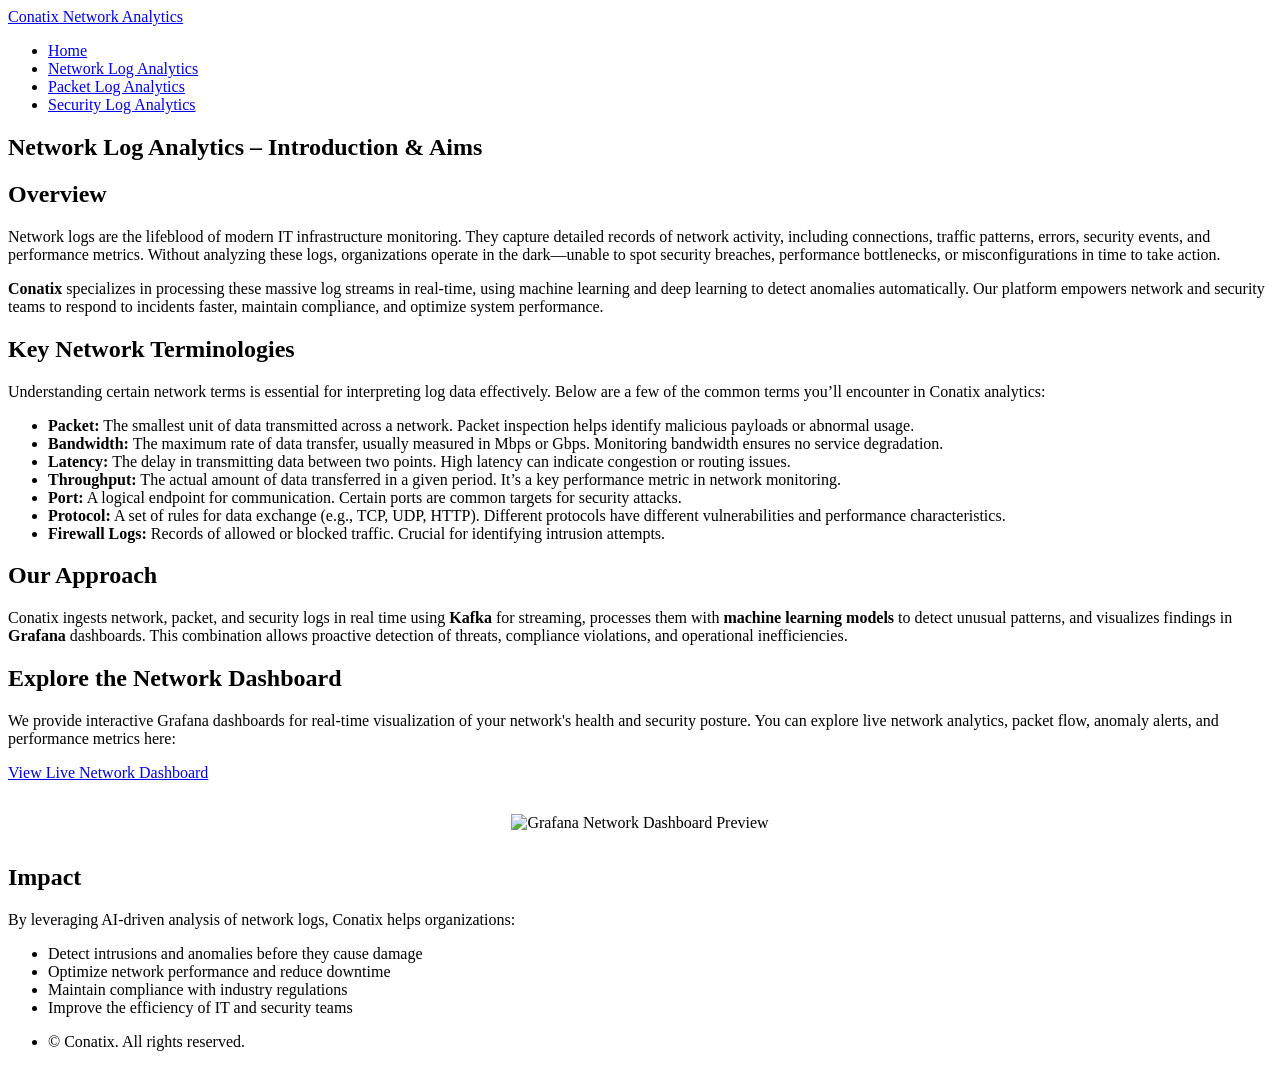
==== generic.html @ 70a8132c "Add files via upload" ====
<!DOCTYPE HTML>
<!--
  Hyperspace by HTML5 UP
  Now used for "Product Description + Aims" page
  Customized for Conatix
-->
<html>
  <head>
    <title>Conatix – Network Log Analytics</title>
    <meta charset="utf-8" />
    <meta name="viewport" content="width=device-width, initial-scale=1, user-scalable=no" />
    <link rel="stylesheet" href="assets/css/main.css" />
    <noscript><link rel="stylesheet" href="assets/css/noscript.css" /></noscript>
  </head>
  <body class="is-preload">

    <!-- Header -->
    <header id="header">
      <a href="index.html" class="title">Conatix Network Analytics</a>
      <nav>
        <ul>
          <li><a href="index.html">Home</a></li>
          <li><a href="generic.html" class="active">Network Log Analytics</a></li>
          <li><a href="elements.html">Packet Log Analytics</a></li>
          <li><a href="elements.html#join-us">Security Log Analytics</a></li>
        </ul>
      </nav>
    </header>

    <!-- Wrapper -->
    <div id="wrapper">

      <!-- Main Content -->
      <section id="main" class="wrapper style3 spotlights" style="background-color: #ffffff;">
        <div class="inner">
          <h1 class="major">Network Log Analytics – Introduction & Aims</h1>
          
          <!-- Overview -->
          <h2>Overview</h2>
          <p>
            Network logs are the lifeblood of modern IT infrastructure monitoring. They capture detailed records
            of network activity, including connections, traffic patterns, errors, security events, and performance
            metrics. Without analyzing these logs, organizations operate in the dark—unable to spot security breaches,
            performance bottlenecks, or misconfigurations in time to take action.
          </p>
          <p>
            <strong>Conatix</strong> specializes in processing these massive log streams in real-time, using 
            machine learning and deep learning to detect anomalies automatically. Our platform empowers network and
            security teams to respond to incidents faster, maintain compliance, and optimize system performance.
          </p>

          <!-- Network Terminology -->
          <h2>Key Network Terminologies</h2>
          <p>
            Understanding certain network terms is essential for interpreting log data effectively. Below are a few
            of the common terms you’ll encounter in Conatix analytics:
          </p>
          <ul>
            <li><strong>Packet:</strong> The smallest unit of data transmitted across a network. Packet inspection helps identify malicious payloads or abnormal usage.</li>
            <li><strong>Bandwidth:</strong> The maximum rate of data transfer, usually measured in Mbps or Gbps. Monitoring bandwidth ensures no service degradation.</li>
            <li><strong>Latency:</strong> The delay in transmitting data between two points. High latency can indicate congestion or routing issues.</li>
            <li><strong>Throughput:</strong> The actual amount of data transferred in a given period. It’s a key performance metric in network monitoring.</li>
            <li><strong>Port:</strong> A logical endpoint for communication. Certain ports are common targets for security attacks.</li>
            <li><strong>Protocol:</strong> A set of rules for data exchange (e.g., TCP, UDP, HTTP). Different protocols have different vulnerabilities and performance characteristics.</li>
            <li><strong>Firewall Logs:</strong> Records of allowed or blocked traffic. Crucial for identifying intrusion attempts.</li>
          </ul>

          <!-- Approach -->
          <h2>Our Approach</h2>
          <p>
            Conatix ingests network, packet, and security logs in real time using <strong>Kafka</strong> for 
            streaming, processes them with <strong>machine learning models</strong> to detect unusual patterns,
            and visualizes findings in <strong>Grafana</strong> dashboards. This combination allows proactive
            detection of threats, compliance violations, and operational inefficiencies.
          </p>

          <!-- Grafana Dashboard -->
          <h2>Explore the Network Dashboard</h2>
          <p>
            We provide interactive Grafana dashboards for real-time visualization of your network's health and
            security posture. You can explore live network analytics, packet flow, anomaly alerts, and performance
            metrics here:
          </p>
          <p>
            <a href="http://104.197.204.81:3000/d/d4b74032-b13f-4324-8fcb-c2c89e1eeaf3/network-dashaboard?orgId=1" target="_blank" class="button primary">
              View Live Network Dashboard
            </a>
          </p>
          <div style="text-align: center; margin: 2em 0;">
            <img src="images/diagrams/grafana_network_dashboard.png" alt="Grafana Network Dashboard Preview" style="max-width: 80%; height: auto;">
          </div>

          <!-- Impact -->
          <h2>Impact</h2>
          <p>
            By leveraging AI-driven analysis of network logs, Conatix helps organizations:
          </p>
          <ul>
            <li>Detect intrusions and anomalies before they cause damage</li>
            <li>Optimize network performance and reduce downtime</li>
            <li>Maintain compliance with industry regulations</li>
            <li>Improve the efficiency of IT and security teams</li>
          </ul>
        </div>
      </section>

    </div>

    <!-- Footer -->
    <footer id="footer" class="wrapper alt">
      <div class="inner">
        <ul class="menu">
          <li>&copy; Conatix. All rights reserved.</li>
        </ul>
      </div>
    </footer>

    <!-- Scripts -->
    <script src="assets/js/jquery.min.js"></script>
    <script src="assets/js/jquery.scrollex.min.js"></script>
    <script src="assets/js/jquery.scrolly.min.js"></script>
    <script src="assets/js/browser.min.js"></script>
    <script src="assets/js/breakpoints.min.js"></script>
    <script src="assets/js/util.js"></script>
    <script src="assets/js/main.js"></script>
  </body>
</html>
---- assets/css/main.css ----
@import url(fontawesome-all.min.css);

/*
	Hyperspace by HTML5 UP
	html5up.net | @ajlkn
	Free for personal and commercial use under the CCA 3.0 license (html5up.net/license)
*/

html, body, div, span, applet, object,
iframe, h1, h2, h3, h4, h5, h6, p, blockquote,
pre, a, abbr, acronym, address, big, cite,
code, del, dfn, em, img, ins, kbd, q, s, samp,
small, strike, strong, sub, sup, tt, var, b,
u, i, center, dl, dt, dd, ol, ul, li, fieldset,
form, label, legend, table, caption, tbody,
tfoot, thead, tr, th, td, article, aside,
canvas, details, embed, figure, figcaption,
footer, header, hgroup, menu, nav, output, ruby,
section, summary, time, mark, audio, video {
	margin: 0;
	padding: 0;
	border: 0;
	font-size: 100%;
	font: inherit;
	vertical-align: baseline;}

article, aside, details, figcaption, figure,
footer, header, hgroup, menu, nav, section {
	display: block;}

body {
	line-height: 1;
}

ol, ul {
	list-style: none;
}

blockquote, q {
	quotes: none;
}

	blockquote:before, blockquote:after, q:before, q:after {
		content: '';
		content: none;
	}

table {
	border-collapse: collapse;
	border-spacing: 0;
}

body {
	-webkit-text-size-adjust: none;
}

mark {
	background-color: transparent;
	color: inherit;
}

input::-moz-focus-inner {
	border: 0;
	padding: 0;
}

input, select, textarea {
	-moz-appearance: none;
	-webkit-appearance: none;
	-ms-appearance: none;
	appearance: none;
}

/* Basic */

	@-ms-viewport {
		width: device-width;
	}

	body {
		-ms-overflow-style: scrollbar;
	}

	@media screen and (max-width: 480px) {

		html, body {
			min-width: 320px;
		}

	}

	html {
		box-sizing: border-box;
	}

	*, *:before, *:after {
		box-sizing: inherit;
	}

	body {
		background: #312450;
	}

		body.is-preload *, body.is-preload *:before, body.is-preload *:after {
			-moz-animation: none !important;
			-webkit-animation: none !important;
			-ms-animation: none !important;
			animation: none !important;
			-moz-transition: none !important;
			-webkit-transition: none !important;
			-ms-transition: none !important;
			transition: none !important;
		}

/* Type */

	body, input, select, textarea {
		color: rgba(255, 255, 255, 0.55);
		font-family: Arial, Helvetica, sans-serif;
		font-size: 16.5pt;
		font-weight: normal;
		line-height: 1.75;
	}

		@media screen and (max-width: 1680px) {

			body, input, select, textarea {
				font-size: 13pt;
			}

		}

		@media screen and (max-width: 1280px) {

			body, input, select, textarea {
				font-size: 12pt;
			}

		}

		@media screen and (max-width: 360px) {

			body, input, select, textarea {
				font-size: 11pt;
			}

		}

	a {
		-moz-transition: color 0.2s ease, border-bottom-color 0.2s ease;
		-webkit-transition: color 0.2s ease, border-bottom-color 0.2s ease;
		-ms-transition: color 0.2s ease, border-bottom-color 0.2s ease;
		transition: color 0.2s ease, border-bottom-color 0.2s ease;
		border-bottom: dotted 1px rgba(255, 255, 255, 0.35);
		color: inherit;
		text-decoration: none;
	}

		a:hover {
			border-bottom-color: transparent;
			color: #ffffff;
		}

	strong, b {
		color: #ffffff;
		font-weight: bold;
	}

	em, i {
		font-style: italic;
	}

	p {
		margin: 0 0 2em 0;
	}

	h1, h2, h3, h4, h5, h6 {
		color: #ffffff;
		font-weight: bold;
		line-height: 1.5;
		margin: 0 0 0.5em 0;
	}

		h1 a, h2 a, h3 a, h4 a, h5 a, h6 a {
			color: inherit;
			text-decoration: none;
		}

	h1 {
		font-size: 2.75em;
	}

		h1.major {
			margin: 0 0 1.3em 0;
			position: relative;
			padding-bottom: 0.35em;
		}

			h1.major:after {
				background-image: -moz-linear-gradient(to right, #5e42a6, #b74e91);
				background-image: -webkit-linear-gradient(to right, #5e42a6, #b74e91);
				background-image: -ms-linear-gradient(to right, #5e42a6, #b74e91);
				background-image: linear-gradient(to right, #5e42a6, #b74e91);
				-moz-transition: max-width 0.2s ease;
				-webkit-transition: max-width 0.2s ease;
				-ms-transition: max-width 0.2s ease;
				transition: max-width 0.2s ease;
				border-radius: 0.2em;
				bottom: 0;
				content: '';
				height: 0.05em;
				position: absolute;
				right: 0;
				width: 100%;
			}

	h2 {
		font-size: 1.75em;
	}

	h3 {
		font-size: 1.1em;
	}

	h4 {
		font-size: 1em;
	}

	h5 {
		font-size: 0.8em;
	}

	h6 {
		font-size: 0.6em;
	}

	@media screen and (max-width: 736px) {

		h1 {
			font-size: 2em;
		}

		h2 {
			font-size: 1.25em;
		}

		h3 {
			font-size: 1em;
		}

		h4 {
			font-size: 0.8em;
		}

		h5 {
			font-size: 0.6em;
		}

		h6 {
			font-size: 0.6em;
		}

	}

	sub {
		font-size: 0.8em;
		position: relative;
		top: 0.5em;
	}

	sup {
		font-size: 0.8em;
		position: relative;
		top: -0.5em;
	}

	blockquote {
		border-left: solid 4px rgba(255, 255, 255, 0.15);
		font-style: italic;
		margin: 0 0 2em 0;
		padding: 0.5em 0 0.5em 2em;
	}

	code {
		background: rgba(255, 255, 255, 0.05);
		border-radius: 0.25em;
		border: solid 1px rgba(255, 255, 255, 0.15);
		font-family: "Courier New", monospace;
		font-size: 0.9em;
		margin: 0 0.25em;
		padding: 0.25em 0.65em;
	}

	pre {
		-webkit-overflow-scrolling: touch;
		font-family: "Courier New", monospace;
		font-size: 0.9em;
		margin: 0 0 2em 0;
	}

		pre code {
			display: block;
			line-height: 1.75em;
			padding: 1em 1.5em;
			overflow-x: auto;
		}

	hr {
		border: 0;
		border-bottom: solid 1px rgba(255, 255, 255, 0.15);
		margin: 2em 0;
	}

		hr.major {
			margin: 3em 0;
		}

	.align-left {
		text-align: left;
	}

	.align-center {
		text-align: center;
	}

	.align-right {
		text-align: right;
	}

/* Row */

	.row {
		display: flex;
		flex-wrap: wrap;
		box-sizing: border-box;
		align-items: stretch;
	}

		.row > * {
			box-sizing: border-box;
		}

		.row.gtr-uniform > * > :last-child {
			margin-bottom: 0;
		}

		.row.aln-left {
			justify-content: flex-start;
		}

		.row.aln-center {
			justify-content: center;
		}

		.row.aln-right {
			justify-content: flex-end;
		}

		.row.aln-top {
			align-items: flex-start;
		}

		.row.aln-middle {
			align-items: center;
		}

		.row.aln-bottom {
			align-items: flex-end;
		}

		.row > .imp {
			order: -1;
		}

		.row > .col-1 {
			width: 8.33333%;
		}

		.row > .off-1 {
			margin-left: 8.33333%;
		}

		.row > .col-2 {
			width: 16.66667%;
		}

		.row > .off-2 {
			margin-left: 16.66667%;
		}

		.row > .col-3 {
			width: 25%;
		}

		.row > .off-3 {
			margin-left: 25%;
		}

		.row > .col-4 {
			width: 33.33333%;
		}

		.row > .off-4 {
			margin-left: 33.33333%;
		}

		.row > .col-5 {
			width: 41.66667%;
		}

		.row > .off-5 {
			margin-left: 41.66667%;
		}

		.row > .col-6 {
			width: 50%;
		}

		.row > .off-6 {
			margin-left: 50%;
		}

		.row > .col-7 {
			width: 58.33333%;
		}

		.row > .off-7 {
			margin-left: 58.33333%;
		}

		.row > .col-8 {
			width: 66.66667%;
		}

		.row > .off-8 {
			margin-left: 66.66667%;
		}

		.row > .col-9 {
			width: 75%;
		}

		.row > .off-9 {
			margin-left: 75%;
		}

		.row > .col-10 {
			width: 83.33333%;
		}

		.row > .off-10 {
			margin-left: 83.33333%;
		}

		.row > .col-11 {
			width: 91.66667%;
		}

		.row > .off-11 {
			margin-left: 91.66667%;
		}

		.row > .col-12 {
			width: 100%;
		}

		.row > .off-12 {
			margin-left: 100%;
		}

		.row.gtr-0 {
			margin-top: 0;
			margin-left: 0em;
		}

			.row.gtr-0 > * {
				padding: 0 0 0 0em;
			}

			.row.gtr-0.gtr-uniform {
				margin-top: 0em;
			}

				.row.gtr-0.gtr-uniform > * {
					padding-top: 0em;
				}

		.row.gtr-25 {
			margin-top: 0;
			margin-left: -0.375em;
		}

			.row.gtr-25 > * {
				padding: 0 0 0 0.375em;
			}

			.row.gtr-25.gtr-uniform {
				margin-top: -0.375em;
			}

				.row.gtr-25.gtr-uniform > * {
					padding-top: 0.375em;
				}

		.row.gtr-50 {
			margin-top: 0;
			margin-left: -0.75em;
		}

			.row.gtr-50 > * {
				padding: 0 0 0 0.75em;
			}

			.row.gtr-50.gtr-uniform {
				margin-top: -0.75em;
			}

				.row.gtr-50.gtr-uniform > * {
					padding-top: 0.75em;
				}

		.row {
			margin-top: 0;
			margin-left: -1.5em;
		}

			.row > * {
				padding: 0 0 0 1.5em;
			}

			.row.gtr-uniform {
				margin-top: -1.5em;
			}

				.row.gtr-uniform > * {
					padding-top: 1.5em;
				}

		.row.gtr-150 {
			margin-top: 0;
			margin-left: -2.25em;
		}

			.row.gtr-150 > * {
				padding: 0 0 0 2.25em;
			}

			.row.gtr-150.gtr-uniform {
				margin-top: -2.25em;
			}

				.row.gtr-150.gtr-uniform > * {
					padding-top: 2.25em;
				}

		.row.gtr-200 {
			margin-top: 0;
			margin-left: -3em;
		}

			.row.gtr-200 > * {
				padding: 0 0 0 3em;
			}

			.row.gtr-200.gtr-uniform {
				margin-top: -3em;
			}

				.row.gtr-200.gtr-uniform > * {
					padding-top: 3em;
				}

		@media screen and (max-width: 1680px) {

			.row {
				display: flex;
				flex-wrap: wrap;
				box-sizing: border-box;
				align-items: stretch;
			}

				.row > * {
					box-sizing: border-box;
				}

				.row.gtr-uniform > * > :last-child {
					margin-bottom: 0;
				}

				.row.aln-left {
					justify-content: flex-start;
				}

				.row.aln-center {
					justify-content: center;
				}

				.row.aln-right {
					justify-content: flex-end;
				}

				.row.aln-top {
					align-items: flex-start;
				}

				.row.aln-middle {
					align-items: center;
				}

				.row.aln-bottom {
					align-items: flex-end;
				}

				.row > .imp-xlarge {
					order: -1;
				}

				.row > .col-1-xlarge {
					width: 8.33333%;
				}

				.row > .off-1-xlarge {
					margin-left: 8.33333%;
				}

				.row > .col-2-xlarge {
					width: 16.66667%;
				}

				.row > .off-2-xlarge {
					margin-left: 16.66667%;
				}

				.row > .col-3-xlarge {
					width: 25%;
				}

				.row > .off-3-xlarge {
					margin-left: 25%;
				}

				.row > .col-4-xlarge {
					width: 33.33333%;
				}

				.row > .off-4-xlarge {
					margin-left: 33.33333%;
				}

				.row > .col-5-xlarge {
					width: 41.66667%;
				}

				.row > .off-5-xlarge {
					margin-left: 41.66667%;
				}

				.row > .col-6-xlarge {
					width: 50%;
				}

				.row > .off-6-xlarge {
					margin-left: 50%;
				}

				.row > .col-7-xlarge {
					width: 58.33333%;
				}

				.row > .off-7-xlarge {
					margin-left: 58.33333%;
				}

				.row > .col-8-xlarge {
					width: 66.66667%;
				}

				.row > .off-8-xlarge {
					margin-left: 66.66667%;
				}

				.row > .col-9-xlarge {
					width: 75%;
				}

				.row > .off-9-xlarge {
					margin-left: 75%;
				}

				.row > .col-10-xlarge {
					width: 83.33333%;
				}

				.row > .off-10-xlarge {
					margin-left: 83.33333%;
				}

				.row > .col-11-xlarge {
					width: 91.66667%;
				}

				.row > .off-11-xlarge {
					margin-left: 91.66667%;
				}

				.row > .col-12-xlarge {
					width: 100%;
				}

				.row > .off-12-xlarge {
					margin-left: 100%;
				}

				.row.gtr-0 {
					margin-top: 0;
					margin-left: 0em;
				}

					.row.gtr-0 > * {
						padding: 0 0 0 0em;
					}

					.row.gtr-0.gtr-uniform {
						margin-top: 0em;
					}

						.row.gtr-0.gtr-uniform > * {
							padding-top: 0em;
						}

				.row.gtr-25 {
					margin-top: 0;
					margin-left: -0.375em;
				}

					.row.gtr-25 > * {
						padding: 0 0 0 0.375em;
					}

					.row.gtr-25.gtr-uniform {
						margin-top: -0.375em;
					}

						.row.gtr-25.gtr-uniform > * {
							padding-top: 0.375em;
						}

				.row.gtr-50 {
					margin-top: 0;
					margin-left: -0.75em;
				}

					.row.gtr-50 > * {
						padding: 0 0 0 0.75em;
					}

					.row.gtr-50.gtr-uniform {
						margin-top: -0.75em;
					}

						.row.gtr-50.gtr-uniform > * {
							padding-top: 0.75em;
						}

				.row {
					margin-top: 0;
					margin-left: -1.5em;
				}

					.row > * {
						padding: 0 0 0 1.5em;
					}

					.row.gtr-uniform {
						margin-top: -1.5em;
					}

						.row.gtr-uniform > * {
							padding-top: 1.5em;
						}

				.row.gtr-150 {
					margin-top: 0;
					margin-left: -2.25em;
				}

					.row.gtr-150 > * {
						padding: 0 0 0 2.25em;
					}

					.row.gtr-150.gtr-uniform {
						margin-top: -2.25em;
					}

						.row.gtr-150.gtr-uniform > * {
							padding-top: 2.25em;
						}

				.row.gtr-200 {
					margin-top: 0;
					margin-left: -3em;
				}

					.row.gtr-200 > * {
						padding: 0 0 0 3em;
					}

					.row.gtr-200.gtr-uniform {
						margin-top: -3em;
					}

						.row.gtr-200.gtr-uniform > * {
							padding-top: 3em;
						}

		}

		@media screen and (max-width: 1280px) {

			.row {
				display: flex;
				flex-wrap: wrap;
				box-sizing: border-box;
				align-items: stretch;
			}

				.row > * {
					box-sizing: border-box;
				}

				.row.gtr-uniform > * > :last-child {
					margin-bottom: 0;
				}

				.row.aln-left {
					justify-content: flex-start;
				}

				.row.aln-center {
					justify-content: center;
				}

				.row.aln-right {
					justify-content: flex-end;
				}

				.row.aln-top {
					align-items: flex-start;
				}

				.row.aln-middle {
					align-items: center;
				}

				.row.aln-bottom {
					align-items: flex-end;
				}

				.row > .imp-large {
					order: -1;
				}

				.row > .col-1-large {
					width: 8.33333%;
				}

				.row > .off-1-large {
					margin-left: 8.33333%;
				}

				.row > .col-2-large {
					width: 16.66667%;
				}

				.row > .off-2-large {
					margin-left: 16.66667%;
				}

				.row > .col-3-large {
					width: 25%;
				}

				.row > .off-3-large {
					margin-left: 25%;
				}

				.row > .col-4-large {
					width: 33.33333%;
				}

				.row > .off-4-large {
					margin-left: 33.33333%;
				}

				.row > .col-5-large {
					width: 41.66667%;
				}

				.row > .off-5-large {
					margin-left: 41.66667%;
				}

				.row > .col-6-large {
					width: 50%;
				}

				.row > .off-6-large {
					margin-left: 50%;
				}

				.row > .col-7-large {
					width: 58.33333%;
				}

				.row > .off-7-large {
					margin-left: 58.33333%;
				}

				.row > .col-8-large {
					width: 66.66667%;
				}

				.row > .off-8-large {
					margin-left: 66.66667%;
				}

				.row > .col-9-large {
					width: 75%;
				}

				.row > .off-9-large {
					margin-left: 75%;
				}

				.row > .col-10-large {
					width: 83.33333%;
				}

				.row > .off-10-large {
					margin-left: 83.33333%;
				}

				.row > .col-11-large {
					width: 91.66667%;
				}

				.row > .off-11-large {
					margin-left: 91.66667%;
				}

				.row > .col-12-large {
					width: 100%;
				}

				.row > .off-12-large {
					margin-left: 100%;
				}

				.row.gtr-0 {
					margin-top: 0;
					margin-left: 0em;
				}

					.row.gtr-0 > * {
						padding: 0 0 0 0em;
					}

					.row.gtr-0.gtr-uniform {
						margin-top: 0em;
					}

						.row.gtr-0.gtr-uniform > * {
							padding-top: 0em;
						}

				.row.gtr-25 {
					margin-top: 0;
					margin-left: -0.375em;
				}

					.row.gtr-25 > * {
						padding: 0 0 0 0.375em;
					}

					.row.gtr-25.gtr-uniform {
						margin-top: -0.375em;
					}

						.row.gtr-25.gtr-uniform > * {
							padding-top: 0.375em;
						}

				.row.gtr-50 {
					margin-top: 0;
					margin-left: -0.75em;
				}

					.row.gtr-50 > * {
						padding: 0 0 0 0.75em;
					}

					.row.gtr-50.gtr-uniform {
						margin-top: -0.75em;
					}

						.row.gtr-50.gtr-uniform > * {
							padding-top: 0.75em;
						}

				.row {
					margin-top: 0;
					margin-left: -1.5em;
				}

					.row > * {
						padding: 0 0 0 1.5em;
					}

					.row.gtr-uniform {
						margin-top: -1.5em;
					}

						.row.gtr-uniform > * {
							padding-top: 1.5em;
						}

				.row.gtr-150 {
					margin-top: 0;
					margin-left: -2.25em;
				}

					.row.gtr-150 > * {
						padding: 0 0 0 2.25em;
					}

					.row.gtr-150.gtr-uniform {
						margin-top: -2.25em;
					}

						.row.gtr-150.gtr-uniform > * {
							padding-top: 2.25em;
						}

				.row.gtr-200 {
					margin-top: 0;
					margin-left: -3em;
				}

					.row.gtr-200 > * {
						padding: 0 0 0 3em;
					}

					.row.gtr-200.gtr-uniform {
						margin-top: -3em;
					}

						.row.gtr-200.gtr-uniform > * {
							padding-top: 3em;
						}

		}

		@media screen and (max-width: 980px) {

			.row {
				display: flex;
				flex-wrap: wrap;
				box-sizing: border-box;
				align-items: stretch;
			}

				.row > * {
					box-sizing: border-box;
				}

				.row.gtr-uniform > * > :last-child {
					margin-bottom: 0;
				}

				.row.aln-left {
					justify-content: flex-start;
				}

				.row.aln-center {
					justify-content: center;
				}

				.row.aln-right {
					justify-content: flex-end;
				}

				.row.aln-top {
					align-items: flex-start;
				}

				.row.aln-middle {
					align-items: center;
				}

				.row.aln-bottom {
					align-items: flex-end;
				}

				.row > .imp-medium {
					order: -1;
				}

				.row > .col-1-medium {
					width: 8.33333%;
				}

				.row > .off-1-medium {
					margin-left: 8.33333%;
				}

				.row > .col-2-medium {
					width: 16.66667%;
				}

				.row > .off-2-medium {
					margin-left: 16.66667%;
				}

				.row > .col-3-medium {
					width: 25%;
				}

				.row > .off-3-medium {
					margin-left: 25%;
				}

				.row > .col-4-medium {
					width: 33.33333%;
				}

				.row > .off-4-medium {
					margin-left: 33.33333%;
				}

				.row > .col-5-medium {
					width: 41.66667%;
				}

				.row > .off-5-medium {
					margin-left: 41.66667%;
				}

				.row > .col-6-medium {
					width: 50%;
				}

				.row > .off-6-medium {
					margin-left: 50%;
				}

				.row > .col-7-medium {
					width: 58.33333%;
				}

				.row > .off-7-medium {
					margin-left: 58.33333%;
				}

				.row > .col-8-medium {
					width: 66.66667%;
				}

				.row > .off-8-medium {
					margin-left: 66.66667%;
				}

				.row > .col-9-medium {
					width: 75%;
				}

				.row > .off-9-medium {
					margin-left: 75%;
				}

				.row > .col-10-medium {
					width: 83.33333%;
				}

				.row > .off-10-medium {
					margin-left: 83.33333%;
				}

				.row > .col-11-medium {
					width: 91.66667%;
				}

				.row > .off-11-medium {
					margin-left: 91.66667%;
				}

				.row > .col-12-medium {
					width: 100%;
				}

				.row > .off-12-medium {
					margin-left: 100%;
				}

				.row.gtr-0 {
					margin-top: 0;
					margin-left: 0em;
				}

					.row.gtr-0 > * {
						padding: 0 0 0 0em;
					}

					.row.gtr-0.gtr-uniform {
						margin-top: 0em;
					}

						.row.gtr-0.gtr-uniform > * {
							padding-top: 0em;
						}

				.row.gtr-25 {
					margin-top: 0;
					margin-left: -0.375em;
				}

					.row.gtr-25 > * {
						padding: 0 0 0 0.375em;
					}

					.row.gtr-25.gtr-uniform {
						margin-top: -0.375em;
					}

						.row.gtr-25.gtr-uniform > * {
							padding-top: 0.375em;
						}

				.row.gtr-50 {
					margin-top: 0;
					margin-left: -0.75em;
				}

					.row.gtr-50 > * {
						padding: 0 0 0 0.75em;
					}

					.row.gtr-50.gtr-uniform {
						margin-top: -0.75em;
					}

						.row.gtr-50.gtr-uniform > * {
							padding-top: 0.75em;
						}

				.row {
					margin-top: 0;
					margin-left: -1.5em;
				}

					.row > * {
						padding: 0 0 0 1.5em;
					}

					.row.gtr-uniform {
						margin-top: -1.5em;
					}

						.row.gtr-uniform > * {
							padding-top: 1.5em;
						}

				.row.gtr-150 {
					margin-top: 0;
					margin-left: -2.25em;
				}

					.row.gtr-150 > * {
						padding: 0 0 0 2.25em;
					}

					.row.gtr-150.gtr-uniform {
						margin-top: -2.25em;
					}

						.row.gtr-150.gtr-uniform > * {
							padding-top: 2.25em;
						}

				.row.gtr-200 {
					margin-top: 0;
					margin-left: -3em;
				}

					.row.gtr-200 > * {
						padding: 0 0 0 3em;
					}

					.row.gtr-200.gtr-uniform {
						margin-top: -3em;
					}

						.row.gtr-200.gtr-uniform > * {
							padding-top: 3em;
						}

		}

		@media screen and (max-width: 736px) {

			.row {
				display: flex;
				flex-wrap: wrap;
				box-sizing: border-box;
				align-items: stretch;
			}

				.row > * {
					box-sizing: border-box;
				}

				.row.gtr-uniform > * > :last-child {
					margin-bottom: 0;
				}

				.row.aln-left {
					justify-content: flex-start;
				}

				.row.aln-center {
					justify-content: center;
				}

				.row.aln-right {
					justify-content: flex-end;
				}

				.row.aln-top {
					align-items: flex-start;
				}

				.row.aln-middle {
					align-items: center;
				}

				.row.aln-bottom {
					align-items: flex-end;
				}

				.row > .imp-small {
					order: -1;
				}

				.row > .col-1-small {
					width: 8.33333%;
				}

				.row > .off-1-small {
					margin-left: 8.33333%;
				}

				.row > .col-2-small {
					width: 16.66667%;
				}

				.row > .off-2-small {
					margin-left: 16.66667%;
				}

				.row > .col-3-small {
					width: 25%;
				}

				.row > .off-3-small {
					margin-left: 25%;
				}

				.row > .col-4-small {
					width: 33.33333%;
				}

				.row > .off-4-small {
					margin-left: 33.33333%;
				}

				.row > .col-5-small {
					width: 41.66667%;
				}

				.row > .off-5-small {
					margin-left: 41.66667%;
				}

				.row > .col-6-small {
					width: 50%;
				}

				.row > .off-6-small {
					margin-left: 50%;
				}

				.row > .col-7-small {
					width: 58.33333%;
				}

				.row > .off-7-small {
					margin-left: 58.33333%;
				}

				.row > .col-8-small {
					width: 66.66667%;
				}

				.row > .off-8-small {
					margin-left: 66.66667%;
				}

				.row > .col-9-small {
					width: 75%;
				}

				.row > .off-9-small {
					margin-left: 75%;
				}

				.row > .col-10-small {
					width: 83.33333%;
				}

				.row > .off-10-small {
					margin-left: 83.33333%;
				}

				.row > .col-11-small {
					width: 91.66667%;
				}

				.row > .off-11-small {
					margin-left: 91.66667%;
				}

				.row > .col-12-small {
					width: 100%;
				}

				.row > .off-12-small {
					margin-left: 100%;
				}

				.row.gtr-0 {
					margin-top: 0;
					margin-left: 0em;
				}

					.row.gtr-0 > * {
						padding: 0 0 0 0em;
					}

					.row.gtr-0.gtr-uniform {
						margin-top: 0em;
					}

						.row.gtr-0.gtr-uniform > * {
							padding-top: 0em;
						}

				.row.gtr-25 {
					margin-top: 0;
					margin-left: -0.375em;
				}

					.row.gtr-25 > * {
						padding: 0 0 0 0.375em;
					}

					.row.gtr-25.gtr-uniform {
						margin-top: -0.375em;
					}

						.row.gtr-25.gtr-uniform > * {
							padding-top: 0.375em;
						}

				.row.gtr-50 {
					margin-top: 0;
					margin-left: -0.75em;
				}

					.row.gtr-50 > * {
						padding: 0 0 0 0.75em;
					}

					.row.gtr-50.gtr-uniform {
						margin-top: -0.75em;
					}

						.row.gtr-50.gtr-uniform > * {
							padding-top: 0.75em;
						}

				.row {
					margin-top: 0;
					margin-left: -1.5em;
				}

					.row > * {
						padding: 0 0 0 1.5em;
					}

					.row.gtr-uniform {
						margin-top: -1.5em;
					}

						.row.gtr-uniform > * {
							padding-top: 1.5em;
						}

				.row.gtr-150 {
					margin-top: 0;
					margin-left: -2.25em;
				}

					.row.gtr-150 > * {
						padding: 0 0 0 2.25em;
					}

					.row.gtr-150.gtr-uniform {
						margin-top: -2.25em;
					}

						.row.gtr-150.gtr-uniform > * {
							padding-top: 2.25em;
						}

				.row.gtr-200 {
					margin-top: 0;
					margin-left: -3em;
				}

					.row.gtr-200 > * {
						padding: 0 0 0 3em;
					}

					.row.gtr-200.gtr-uniform {
						margin-top: -3em;
					}

						.row.gtr-200.gtr-uniform > * {
							padding-top: 3em;
						}

		}

		@media screen and (max-width: 480px) {

			.row {
				display: flex;
				flex-wrap: wrap;
				box-sizing: border-box;
				align-items: stretch;
			}

				.row > * {
					box-sizing: border-box;
				}

				.row.gtr-uniform > * > :last-child {
					margin-bottom: 0;
				}

				.row.aln-left {
					justify-content: flex-start;
				}

				.row.aln-center {
					justify-content: center;
				}

				.row.aln-right {
					justify-content: flex-end;
				}

				.row.aln-top {
					align-items: flex-start;
				}

				.row.aln-middle {
					align-items: center;
				}

				.row.aln-bottom {
					align-items: flex-end;
				}

				.row > .imp-xsmall {
					order: -1;
				}

				.row > .col-1-xsmall {
					width: 8.33333%;
				}

				.row > .off-1-xsmall {
					margin-left: 8.33333%;
				}

				.row > .col-2-xsmall {
					width: 16.66667%;
				}

				.row > .off-2-xsmall {
					margin-left: 16.66667%;
				}

				.row > .col-3-xsmall {
					width: 25%;
				}

				.row > .off-3-xsmall {
					margin-left: 25%;
				}

				.row > .col-4-xsmall {
					width: 33.33333%;
				}

				.row > .off-4-xsmall {
					margin-left: 33.33333%;
				}

				.row > .col-5-xsmall {
					width: 41.66667%;
				}

				.row > .off-5-xsmall {
					margin-left: 41.66667%;
				}

				.row > .col-6-xsmall {
					width: 50%;
				}

				.row > .off-6-xsmall {
					margin-left: 50%;
				}

				.row > .col-7-xsmall {
					width: 58.33333%;
				}

				.row > .off-7-xsmall {
					margin-left: 58.33333%;
				}

				.row > .col-8-xsmall {
					width: 66.66667%;
				}

				.row > .off-8-xsmall {
					margin-left: 66.66667%;
				}

				.row > .col-9-xsmall {
					width: 75%;
				}

				.row > .off-9-xsmall {
					margin-left: 75%;
				}

				.row > .col-10-xsmall {
					width: 83.33333%;
				}

				.row > .off-10-xsmall {
					margin-left: 83.33333%;
				}

				.row > .col-11-xsmall {
					width: 91.66667%;
				}

				.row > .off-11-xsmall {
					margin-left: 91.66667%;
				}

				.row > .col-12-xsmall {
					width: 100%;
				}

				.row > .off-12-xsmall {
					margin-left: 100%;
				}

				.row.gtr-0 {
					margin-top: 0;
					margin-left: 0em;
				}

					.row.gtr-0 > * {
						padding: 0 0 0 0em;
					}

					.row.gtr-0.gtr-uniform {
						margin-top: 0em;
					}

						.row.gtr-0.gtr-uniform > * {
							padding-top: 0em;
						}

				.row.gtr-25 {
					margin-top: 0;
					margin-left: -0.375em;
				}

					.row.gtr-25 > * {
						padding: 0 0 0 0.375em;
					}

					.row.gtr-25.gtr-uniform {
						margin-top: -0.375em;
					}

						.row.gtr-25.gtr-uniform > * {
							padding-top: 0.375em;
						}

				.row.gtr-50 {
					margin-top: 0;
					margin-left: -0.75em;
				}

					.row.gtr-50 > * {
						padding: 0 0 0 0.75em;
					}

					.row.gtr-50.gtr-uniform {
						margin-top: -0.75em;
					}

						.row.gtr-50.gtr-uniform > * {
							padding-top: 0.75em;
						}

				.row {
					margin-top: 0;
					margin-left: -1.5em;
				}

					.row > * {
						padding: 0 0 0 1.5em;
					}

					.row.gtr-uniform {
						margin-top: -1.5em;
					}

						.row.gtr-uniform > * {
							padding-top: 1.5em;
						}

				.row.gtr-150 {
					margin-top: 0;
					margin-left: -2.25em;
				}

					.row.gtr-150 > * {
						padding: 0 0 0 2.25em;
					}

					.row.gtr-150.gtr-uniform {
						margin-top: -2.25em;
					}

						.row.gtr-150.gtr-uniform > * {
							padding-top: 2.25em;
						}

				.row.gtr-200 {
					margin-top: 0;
					margin-left: -3em;
				}

					.row.gtr-200 > * {
						padding: 0 0 0 3em;
					}

					.row.gtr-200.gtr-uniform {
						margin-top: -3em;
					}

						.row.gtr-200.gtr-uniform > * {
							padding-top: 3em;
						}

		}

/* Box */

	.box {
		border-radius: 0.25em;
		border: solid 1px rgba(255, 255, 255, 0.15);
		margin-bottom: 2em;
		padding: 1.5em;
	}

		.box > :last-child,
		.box > :last-child > :last-child,
		.box > :last-child > :last-child > :last-child {
			margin-bottom: 0;
		}

		.box.alt {
			border: 0;
			border-radius: 0;
			padding: 0;
		}

/* Button */

	input[type="submit"],
	input[type="reset"],
	input[type="button"],
	button,
	.button {
		-moz-appearance: none;
		-webkit-appearance: none;
		-ms-appearance: none;
		appearance: none;
		-moz-transition: border-color 0.2s ease;
		-webkit-transition: border-color 0.2s ease;
		-ms-transition: border-color 0.2s ease;
		transition: border-color 0.2s ease;
		background-color: transparent;
		border: solid 1px !important;
		border-color: rgba(255, 255, 255, 0.15) !important;
		border-radius: 3em;
		color: #ffffff !important;
		cursor: pointer;
		display: inline-block;
		font-size: 0.6em;
		font-weight: bold;
		height: calc(4.75em + 2px);
		letter-spacing: 0.25em;
		line-height: 4.75em;
		outline: 0;
		padding: 0 3.75em;
		position: relative;
		text-align: center;
		text-decoration: none;
		text-transform: uppercase;
		white-space: nowrap;
	}

		input[type="submit"]:after,
		input[type="reset"]:after,
		input[type="button"]:after,
		button:after,
		.button:after {
			-moz-transform: scale(0.25);
			-webkit-transform: scale(0.25);
			-ms-transform: scale(0.25);
			transform: scale(0.25);
			pointer-events: none;
			-moz-transition: opacity 0.2s ease, -moz-transform 0.2s ease;
			-webkit-transition: opacity 0.2s ease, -webkit-transform 0.2s ease;
			-ms-transition: opacity 0.2s ease, -ms-transform 0.2s ease;
			transition: opacity 0.2s ease, transform 0.2s ease;
			background: #ffffff;
			border-radius: 3em;
			content: '';
			height: 100%;
			left: 0;
			opacity: 0;
			position: absolute;
			top: 0;
			width: 100%;
		}

		input[type="submit"].icon:before,
		input[type="reset"].icon:before,
		input[type="button"].icon:before,
		button.icon:before,
		.button.icon:before {
			margin-right: 0.75em;
		}

		input[type="submit"].fit,
		input[type="reset"].fit,
		input[type="button"].fit,
		button.fit,
		.button.fit {
			width: 100%;
		}

		input[type="submit"].small,
		input[type="reset"].small,
		input[type="button"].small,
		button.small,
		.button.small {
			font-size: 0.4em;
		}

		input[type="submit"].large,
		input[type="reset"].large,
		input[type="button"].large,
		button.large,
		.button.large {
			font-size: 0.8em;
		}

		input[type="submit"].primary,
		input[type="reset"].primary,
		input[type="button"].primary,
		button.primary,
		.button.primary {
			background-color: #ffffff;
			color: #312450 !important;
		}

			input[type="submit"].primary:after,
			input[type="reset"].primary:after,
			input[type="button"].primary:after,
			button.primary:after,
			.button.primary:after {
				display: none;
			}

		input[type="submit"].disabled, input[type="submit"]:disabled,
		input[type="reset"].disabled,
		input[type="reset"]:disabled,
		input[type="button"].disabled,
		input[type="button"]:disabled,
		button.disabled,
		button:disabled,
		.button.disabled,
		.button:disabled {
			cursor: default;
			opacity: 0.5;
			pointer-events: none;
		}

		input[type="submit"]:hover,
		input[type="reset"]:hover,
		input[type="button"]:hover,
		button:hover,
		.button:hover {
			border-color: rgba(255, 255, 255, 0.55) !important;
		}

			input[type="submit"]:hover:after,
			input[type="reset"]:hover:after,
			input[type="button"]:hover:after,
			button:hover:after,
			.button:hover:after {
				opacity: 0.05;
				-moz-transform: scale(1);
				-webkit-transform: scale(1);
				-ms-transform: scale(1);
				transform: scale(1);
			}

			input[type="submit"]:hover:active,
			input[type="reset"]:hover:active,
			input[type="button"]:hover:active,
			button:hover:active,
			.button:hover:active {
				border-color: #ffffff !important;
			}

				input[type="submit"]:hover:active:after,
				input[type="reset"]:hover:active:after,
				input[type="button"]:hover:active:after,
				button:hover:active:after,
				.button:hover:active:after {
					opacity: 0.1;
				}

/* Features */

	.features {
		display: -moz-flex;
		display: -webkit-flex;
		display: -ms-flex;
		display: flex;
		-moz-flex-wrap: wrap;
		-webkit-flex-wrap: wrap;
		-ms-flex-wrap: wrap;
		flex-wrap: wrap;
		border-radius: 0.25em;
		border: solid 1px rgba(255, 255, 255, 0.15);
		background: rgba(255, 255, 255, 0.05);
		margin: 0 0 2em 0;
	}

		.features section {
			padding: 3.5em 3em 1em 7em ;
			width: 50%;
			border-top: solid 1px rgba(255, 255, 255, 0.15);
			position: relative;
		}

			.features section:nth-child(-n + 2) {
				border-top-width: 0;
			}

			.features section:nth-child(2n) {
				border-left: solid 1px rgba(255, 255, 255, 0.15);
			}

			.features section .icon {
				-moz-transition: opacity 0.5s ease, -moz-transform 0.5s ease;
				-webkit-transition: opacity 0.5s ease, -webkit-transform 0.5s ease;
				-ms-transition: opacity 0.5s ease, -ms-transform 0.5s ease;
				transition: opacity 0.5s ease, transform 0.5s ease;
				-moz-transition-delay: 1s;
				-webkit-transition-delay: 1s;
				-ms-transition-delay: 1s;
				transition-delay: 1s;
				-moz-transform: scale(1);
				-webkit-transform: scale(1);
				-ms-transform: scale(1);
				transform: scale(1);
				position: absolute;
				left: 3em;
				top: 3em;
				opacity: 1;
			}

			.features section:nth-child(1) .icon {
				-moz-transition-delay: 0.15s;
				-webkit-transition-delay: 0.15s;
				-ms-transition-delay: 0.15s;
				transition-delay: 0.15s;
			}

			.features section:nth-child(2) .icon {
				-moz-transition-delay: 0.3s;
				-webkit-transition-delay: 0.3s;
				-ms-transition-delay: 0.3s;
				transition-delay: 0.3s;
			}

			.features section:nth-child(3) .icon {
				-moz-transition-delay: 0.45s;
				-webkit-transition-delay: 0.45s;
				-ms-transition-delay: 0.45s;
				transition-delay: 0.45s;
			}

			.features section:nth-child(4) .icon {
				-moz-transition-delay: 0.6s;
				-webkit-transition-delay: 0.6s;
				-ms-transition-delay: 0.6s;
				transition-delay: 0.6s;
			}

			.features section:nth-child(5) .icon {
				-moz-transition-delay: 0.75s;
				-webkit-transition-delay: 0.75s;
				-ms-transition-delay: 0.75s;
				transition-delay: 0.75s;
			}

			.features section:nth-child(6) .icon {
				-moz-transition-delay: 0.9s;
				-webkit-transition-delay: 0.9s;
				-ms-transition-delay: 0.9s;
				transition-delay: 0.9s;
			}

			.features section:nth-child(7) .icon {
				-moz-transition-delay: 1.05s;
				-webkit-transition-delay: 1.05s;
				-ms-transition-delay: 1.05s;
				transition-delay: 1.05s;
			}

			.features section:nth-child(8) .icon {
				-moz-transition-delay: 1.2s;
				-webkit-transition-delay: 1.2s;
				-ms-transition-delay: 1.2s;
				transition-delay: 1.2s;
			}

			.features section:nth-child(9) .icon {
				-moz-transition-delay: 1.35s;
				-webkit-transition-delay: 1.35s;
				-ms-transition-delay: 1.35s;
				transition-delay: 1.35s;
			}

			.features section:nth-child(10) .icon {
				-moz-transition-delay: 1.5s;
				-webkit-transition-delay: 1.5s;
				-ms-transition-delay: 1.5s;
				transition-delay: 1.5s;
			}

			.features section:nth-child(11) .icon {
				-moz-transition-delay: 1.65s;
				-webkit-transition-delay: 1.65s;
				-ms-transition-delay: 1.65s;
				transition-delay: 1.65s;
			}

			.features section:nth-child(12) .icon {
				-moz-transition-delay: 1.8s;
				-webkit-transition-delay: 1.8s;
				-ms-transition-delay: 1.8s;
				transition-delay: 1.8s;
			}

			.features section:nth-child(13) .icon {
				-moz-transition-delay: 1.95s;
				-webkit-transition-delay: 1.95s;
				-ms-transition-delay: 1.95s;
				transition-delay: 1.95s;
			}

			.features section:nth-child(14) .icon {
				-moz-transition-delay: 2.1s;
				-webkit-transition-delay: 2.1s;
				-ms-transition-delay: 2.1s;
				transition-delay: 2.1s;
			}

			.features section:nth-child(15) .icon {
				-moz-transition-delay: 2.25s;
				-webkit-transition-delay: 2.25s;
				-ms-transition-delay: 2.25s;
				transition-delay: 2.25s;
			}

			.features section:nth-child(16) .icon {
				-moz-transition-delay: 2.4s;
				-webkit-transition-delay: 2.4s;
				-ms-transition-delay: 2.4s;
				transition-delay: 2.4s;
			}

			.features section:nth-child(17) .icon {
				-moz-transition-delay: 2.55s;
				-webkit-transition-delay: 2.55s;
				-ms-transition-delay: 2.55s;
				transition-delay: 2.55s;
			}

			.features section:nth-child(18) .icon {
				-moz-transition-delay: 2.7s;
				-webkit-transition-delay: 2.7s;
				-ms-transition-delay: 2.7s;
				transition-delay: 2.7s;
			}

			.features section:nth-child(19) .icon {
				-moz-transition-delay: 2.85s;
				-webkit-transition-delay: 2.85s;
				-ms-transition-delay: 2.85s;
				transition-delay: 2.85s;
			}

			.features section:nth-child(20) .icon {
				-moz-transition-delay: 3s;
				-webkit-transition-delay: 3s;
				-ms-transition-delay: 3s;
				transition-delay: 3s;
			}

		.features.inactive section .icon {
			-moz-transform: scale(0.5);
			-webkit-transform: scale(0.5);
			-ms-transform: scale(0.5);
			transform: scale(0.5);
			opacity: 0;
		}

		@media screen and (max-width: 980px) {

			.features {
				display: block;
			}

				.features section {
					border-top-width: 1px !important;
					border-left-width: 0 !important;
					width: 100%;
				}

					.features section:first-child {
						border-top-width: 0 !important;
					}

		}

		@media screen and (max-width: 736px) {

			.features section {
				padding: 2.5em 1.5em 0.1em 5.5em ;
			}

				.features section .icon {
					left: 1.5em;
					top: 2em;
				}

		}

		@media screen and (max-width: 480px) {

			.features section {
				padding: 2em 1.5em 0.1em 1.5em ;
			}

				.features section .icon {
					left: 0;
					position: relative;
					top: 0;
				}

		}

/* Form */

	form {
		margin: 0 0 2em 0;
	}

		form > :last-child {
			margin-bottom: 0;
		}

		form > .fields {
			display: -moz-flex;
			display: -webkit-flex;
			display: -ms-flex;
			display: flex;
			-moz-flex-wrap: wrap;
			-webkit-flex-wrap: wrap;
			-ms-flex-wrap: wrap;
			flex-wrap: wrap;
			width: calc(100% + 3em);
			margin: -1.5em 0 2em -1.5em;
		}

			form > .fields > .field {
				-moz-flex-grow: 0;
				-webkit-flex-grow: 0;
				-ms-flex-grow: 0;
				flex-grow: 0;
				-moz-flex-shrink: 0;
				-webkit-flex-shrink: 0;
				-ms-flex-shrink: 0;
				flex-shrink: 0;
				padding: 1.5em 0 0 1.5em;
				width: calc(100% - 1.5em);
			}

				form > .fields > .field.half {
					width: calc(50% - 0.75em);
				}

				form > .fields > .field.third {
					width: calc(100%/3 - 0.5em);
				}

				form > .fields > .field.quarter {
					width: calc(25% - 0.375em);
				}

		@media screen and (max-width: 480px) {

			form > .fields {
				width: calc(100% + 3em);
				margin: -1.5em 0 2em -1.5em;
			}

				form > .fields > .field {
					padding: 1.5em 0 0 1.5em;
					width: calc(100% - 1.5em);
				}

					form > .fields > .field.half {
						width: calc(100% - 1.5em);
					}

					form > .fields > .field.third {
						width: calc(100% - 1.5em);
					}

					form > .fields > .field.quarter {
						width: calc(100% - 1.5em);
					}

		}

	label {
		color: #ffffff;
		font-weight: bold;
		line-height: 1.5;
		margin: 0 0 0.7em 0;
		display: block;
		font-size: 1.1em;
	}

	input[type="text"],
	input[type="password"],
	input[type="email"],
	input[type="tel"],
	select,
	textarea {
		-moz-appearance: none;
		-webkit-appearance: none;
		-ms-appearance: none;
		appearance: none;
		background: rgba(255, 255, 255, 0.05);
		border-radius: 0.25em;
		border: none;
		border: solid 1px rgba(255, 255, 255, 0.15);
		color: inherit;
		display: block;
		outline: 0;
		padding: 0 1em;
		text-decoration: none;
		width: 100%;
	}

		input[type="text"]:invalid,
		input[type="password"]:invalid,
		input[type="email"]:invalid,
		input[type="tel"]:invalid,
		select:invalid,
		textarea:invalid {
			box-shadow: none;
		}

		input[type="text"]:focus,
		input[type="password"]:focus,
		input[type="email"]:focus,
		input[type="tel"]:focus,
		select:focus,
		textarea:focus {
			border-color: #ffffff;
			box-shadow: 0 0 0 1px #ffffff;
		}

	select {
		background-image: url("data:image/svg+xml;charset=utf8,%3Csvg xmlns='http://www.w3.org/2000/svg' width='40' height='40' preserveAspectRatio='none' viewBox='0 0 40 40'%3E%3Cpath d='M9.4,12.3l10.4,10.4l10.4-10.4c0.2-0.2,0.5-0.4,0.9-0.4c0.3,0,0.6,0.1,0.9,0.4l3.3,3.3c0.2,0.2,0.4,0.5,0.4,0.9 c0,0.4-0.1,0.6-0.4,0.9L20.7,31.9c-0.2,0.2-0.5,0.4-0.9,0.4c-0.3,0-0.6-0.1-0.9-0.4L4.3,17.3c-0.2-0.2-0.4-0.5-0.4-0.9 c0-0.4,0.1-0.6,0.4-0.9l3.3-3.3c0.2-0.2,0.5-0.4,0.9-0.4S9.1,12.1,9.4,12.3z' fill='rgba(255, 255, 255, 0.15)' /%3E%3C/svg%3E");
		background-size: 1.25rem;
		background-repeat: no-repeat;
		background-position: calc(100% - 1rem) center;
		height: 2.75em;
		padding-right: 2.75em;
		text-overflow: ellipsis;
	}

		select option {
			color: #ffffff;
			background: #312450;
		}

		select:focus::-ms-value {
			background-color: transparent;
		}

		select::-ms-expand {
			display: none;
		}

	input[type="text"],
	input[type="password"],
	input[type="email"],
	select {
		height: 2.75em;
	}

	textarea {
		padding: 0.75em 1em;
	}

		body.is-ie textarea {
			min-height: 10em;
		}

	input[type="checkbox"],
	input[type="radio"] {
		-moz-appearance: none;
		-webkit-appearance: none;
		-ms-appearance: none;
		appearance: none;
		display: block;
		float: left;
		margin-right: -2em;
		opacity: 0;
		width: 1em;
		z-index: -1;
	}

		input[type="checkbox"] + label,
		input[type="radio"] + label {
			text-decoration: none;
			color: rgba(255, 255, 255, 0.55);
			cursor: pointer;
			display: inline-block;
			font-size: 1em;
			font-weight: normal;
			padding-left: 2.4em;
			padding-right: 0.75em;
			position: relative;
		}

			input[type="checkbox"] + label:before,
			input[type="radio"] + label:before {
				-moz-osx-font-smoothing: grayscale;
				-webkit-font-smoothing: antialiased;
				display: inline-block;
				font-style: normal;
				font-variant: normal;
				text-rendering: auto;
				line-height: 1;
				text-transform: none !important;
				font-family: 'Font Awesome 5 Free';
				font-weight: 900;
			}

			input[type="checkbox"] + label:before,
			input[type="radio"] + label:before {
				background: rgba(255, 255, 255, 0.05);
				border-radius: 0.25em;
				border: solid 1px rgba(255, 255, 255, 0.15);
				content: '';
				display: inline-block;
				font-size: 0.8em;
				height: 2.0625em;
				left: 0;
				line-height: 2.0625em;
				position: absolute;
				text-align: center;
				top: 0;
				width: 2.0625em;
			}

		input[type="checkbox"]:checked + label:before,
		input[type="radio"]:checked + label:before {
			background: #ffffff;
			border-color: #ffffff;
			color: #b74e91;
			content: '\f00c';
		}

		input[type="checkbox"]:focus + label:before,
		input[type="radio"]:focus + label:before {
			border-color: #ffffff;
			box-shadow: 0 0 0 1px #ffffff;
		}

	input[type="checkbox"] + label:before {
		border-radius: 0.25em;
	}

	input[type="radio"] + label:before {
		border-radius: 100%;
	}

	::-webkit-input-placeholder {
		color: rgba(255, 255, 255, 0.35) !important;
		opacity: 1.0;
	}

	:-moz-placeholder {
		color: rgba(255, 255, 255, 0.35) !important;
		opacity: 1.0;
	}

	::-moz-placeholder {
		color: rgba(255, 255, 255, 0.35) !important;
		opacity: 1.0;
	}

	:-ms-input-placeholder {
		color: rgba(255, 255, 255, 0.35) !important;
		opacity: 1.0;
	}

/* Icon */

	.icon {
		text-decoration: none;
		border-bottom: none;
		position: relative;
	}

		.icon:before {
			-moz-osx-font-smoothing: grayscale;
			-webkit-font-smoothing: antialiased;
			display: inline-block;
			font-style: normal;
			font-variant: normal;
			text-rendering: auto;
			line-height: 1;
			text-transform: none !important;
			font-family: 'Font Awesome 5 Free';
			font-weight: 400;
		}

		.icon > .label {
			display: none;
		}

		.icon:before {
			line-height: inherit;
		}

		.icon.solid:before {
			font-weight: 900;
		}

		.icon.brands:before {
			font-family: 'Font Awesome 5 Brands';
		}

		.icon.major {
			width: 2.5em;
			height: 2.5em;
			display: block;
			background: #ffffff;
			border-radius: 100%;
			color: #312450;
			text-align: center;
			line-height: 2.5em;
			margin: 0 0 1.3em 0;
		}

			.icon.major:before {
				font-size: 1.25em;
			}

				.wrapper.style1 .icon.major:before {
					color: #5e42a6;
				}

				.wrapper.style1-alt .icon.major:before {
					color: #493382;
				}

				.wrapper.style2 .icon.major:before {
					color: #5052b5;
				}

				.wrapper.style2-alt .icon.major:before {
					color: #3e4094;
				}

				.wrapper.style3 .icon.major:before {
					color: #b74e91;
				}

				.wrapper.style3-alt .icon.major:before {
					color: #953d75;
				}

/* Image */

	.image {
		border-radius: 0.25em;
		border: 0;
		display: inline-block;
		position: relative;
	}

		.image img {
			border-radius: 0.25em;
			display: block;
		}

		.image.left, .image.right {
			max-width: 40%;
		}

			.image.left img, .image.right img {
				width: 100%;
			}

		.image.left {
			float: left;
			margin: 0 1.5em 1em 0;
			top: 0.25em;
		}

		.image.right {
			float: right;
			margin: 0 0 1em 1.5em;
			top: 0.25em;
		}

		.image.fit {
			display: block;
			margin: 0 0 2em 0;
			width: 100%;
		}

			.image.fit img {
				width: 100%;
			}

		.image.main {
			display: block;
			margin: 0 0 3em 0;
			width: 100%;
		}

			.image.main img {
				width: 100%;
			}

/* List */

	ol {
		list-style: decimal;
		margin: 0 0 2em 0;
		padding-left: 1.25em;
	}

		ol li {
			padding-left: 0.25em;
		}

	ul {
		list-style: disc;
		margin: 0 0 2em 0;
		padding-left: 1em;
	}

		ul li {
			padding-left: 0.5em;
		}

		ul.alt {
			list-style: none;
			padding-left: 0;
		}

			ul.alt li {
				border-top: solid 1px rgba(255, 255, 255, 0.15);
				padding: 0.5em 0;
			}

				ul.alt li:first-child {
					border-top: 0;
					padding-top: 0;
				}

	dl {
		margin: 0 0 2em 0;
	}

		dl dt {
			display: block;
			font-weight: bold;
			margin: 0 0 1em 0;
		}

		dl dd {
			margin-left: 2em;
		}

/* Actions */

	ul.actions {
		display: -moz-flex;
		display: -webkit-flex;
		display: -ms-flex;
		display: flex;
		cursor: default;
		list-style: none;
		margin-left: -1em;
		padding-left: 0;
	}

		ul.actions li {
			padding: 0 0 0 1em;
			vertical-align: middle;
		}

		ul.actions.special {
			-moz-justify-content: center;
			-webkit-justify-content: center;
			-ms-justify-content: center;
			justify-content: center;
			width: 100%;
			margin-left: 0;
		}

			ul.actions.special li:first-child {
				padding-left: 0;
			}

		ul.actions.stacked {
			-moz-flex-direction: column;
			-webkit-flex-direction: column;
			-ms-flex-direction: column;
			flex-direction: column;
			margin-left: 0;
		}

			ul.actions.stacked li {
				padding: 1.3em 0 0 0;
			}

				ul.actions.stacked li:first-child {
					padding-top: 0;
				}

		ul.actions.fit {
			width: calc(100% + 1em);
		}

			ul.actions.fit li {
				-moz-flex-grow: 1;
				-webkit-flex-grow: 1;
				-ms-flex-grow: 1;
				flex-grow: 1;
				-moz-flex-shrink: 1;
				-webkit-flex-shrink: 1;
				-ms-flex-shrink: 1;
				flex-shrink: 1;
				width: 100%;
			}

				ul.actions.fit li > * {
					width: 100%;
				}

			ul.actions.fit.stacked {
				width: 100%;
			}

		@media screen and (max-width: 480px) {

			ul.actions:not(.fixed) {
				-moz-flex-direction: column;
				-webkit-flex-direction: column;
				-ms-flex-direction: column;
				flex-direction: column;
				margin-left: 0;
				width: 100% !important;
			}

				ul.actions:not(.fixed) li {
					-moz-flex-grow: 1;
					-webkit-flex-grow: 1;
					-ms-flex-grow: 1;
					flex-grow: 1;
					-moz-flex-shrink: 1;
					-webkit-flex-shrink: 1;
					-ms-flex-shrink: 1;
					flex-shrink: 1;
					padding: 1em 0 0 0;
					text-align: center;
					width: 100%;
				}

					ul.actions:not(.fixed) li > * {
						width: 100%;
					}

					ul.actions:not(.fixed) li:first-child {
						padding-top: 0;
					}

					ul.actions:not(.fixed) li input[type="submit"],
					ul.actions:not(.fixed) li input[type="reset"],
					ul.actions:not(.fixed) li input[type="button"],
					ul.actions:not(.fixed) li button,
					ul.actions:not(.fixed) li .button {
						width: 100%;
					}

						ul.actions:not(.fixed) li input[type="submit"].icon:before,
						ul.actions:not(.fixed) li input[type="reset"].icon:before,
						ul.actions:not(.fixed) li input[type="button"].icon:before,
						ul.actions:not(.fixed) li button.icon:before,
						ul.actions:not(.fixed) li .button.icon:before {
							margin-left: -0.5rem;
						}

		}

/* Contact */

	ul.contact {
		list-style: none;
		padding: 0;
	}

		ul.contact > li {
			padding: 0;
			margin: 1.5em 0 0 0;
		}

			ul.contact > li:first-child {
				margin-top: 0;
			}

/* Icons */

	ul.icons {
		cursor: default;
		list-style: none;
		padding-left: 0;
	}

		ul.icons li {
			display: inline-block;
			padding: 0 0.75em 0 0;
		}

			ul.icons li:last-child {
				padding-right: 0;
			}

			ul.icons li > a, ul.icons li > span {
				border: 0;
			}

				ul.icons li > a .label, ul.icons li > span .label {
					display: none;
				}

/* Menu */

	ul.menu {
		list-style: none;
		padding: 0;
	}

		ul.menu > li {
			border-left: solid 1px rgba(255, 255, 255, 0.15);
			display: inline-block;
			line-height: 1;
			margin-left: 1.5em;
			padding: 0 0 0 1.5em;
		}

			ul.menu > li:first-child {
				border-left: 0;
				margin: 0;
				padding-left: 0;
			}

		@media screen and (max-width: 480px) {

			ul.menu > li {
				border-left: 0;
				display: block;
				line-height: inherit;
				margin: 0.5em 0 0 0;
				padding-left: 0;
			}

		}

/* Section/Article */

	section.special, article.special {
		text-align: center;
	}

	header p {
		color: rgba(255, 255, 255, 0.35);
		position: relative;
		margin: 0 0 1.5em 0;
	}

	header h2 + p {
		font-size: 1.25em;
		margin-top: -1em;
		line-height: 1.5em;
	}

	header h3 + p {
		font-size: 1.1em;
		margin-top: -0.8em;
		line-height: 1.5em;
	}

	header h4 + p,
	header h5 + p,
	header h6 + p {
		font-size: 0.9em;
		margin-top: -0.6em;
		line-height: 1.5em;
	}

/* Split */

	.split {
		display: -moz-flex;
		display: -webkit-flex;
		display: -ms-flex;
		display: flex;
	}

		.split > * {
			width: calc(50% - 2.5em);
		}

		.split > :nth-child(2n - 1) {
			padding-right: 2.5em;
			border-right: solid 1px rgba(255, 255, 255, 0.15);
		}

		.split > :nth-child(2n) {
			padding-left: 2.5em;
		}

		.split.style1 > :nth-child(2n - 1) {
			width: calc(66.66666% - 2.5em);
		}

		.split.style1 > :nth-child(2n) {
			width: calc(33.33333% - 2.5em);
		}

		@media screen and (max-width: 1680px) {

			.split > * {
				width: calc(50% - 2em);
			}

			.split > :nth-child(2n - 1) {
				padding-right: 2em;
			}

			.split > :nth-child(2n) {
				padding-left: 2em;
			}

			.split.style1 > :nth-child(2n - 1) {
				width: calc(66.66666% - 2em);
			}

			.split.style1 > :nth-child(2n) {
				width: calc(33.33333% - 2em);
			}

		}

		@media screen and (max-width: 980px) {

			.split {
				display: block;
			}

				.split > * {
					border-top: solid 1px rgba(255, 255, 255, 0.15);
					margin: 4em 0 0 0;
					padding: 4em 0 0 0;
					width: 100% !important;
				}

				.split > :nth-child(2n - 1) {
					border-right: 0;
					padding-right: 0;
				}

				.split > :nth-child(2n) {
					padding-left: 0;
				}

				.split > :first-child {
					border-top: 0;
					margin-top: 0;
					padding-top: 0;
				}

		}

		@media screen and (max-width: 736px) {

			.split > * {
				margin: 3em 0 0 0;
				padding: 3em 0 0 0;
			}

		}

/* Spotlights */

	.spotlights > section {
		display: -moz-flex;
		display: -webkit-flex;
		display: -ms-flex;
		display: flex;
		-moz-flex-direction: row;
		-webkit-flex-direction: row;
		-ms-flex-direction: row;
		flex-direction: row;
		min-height: 22.5em;
	}

		body.is-ie .spotlights > section {
			min-height: 0;
		}

		.spotlights > section > .image {
			background-position: center center;
			background-size: cover;
			border-radius: 0;
			display: block;
			position: relative;
			width: 25em;
		}

			.spotlights > section > .image img {
				border-radius: 0;
				display: block;
			}

			.spotlights > section > .image:before {
				-moz-transition: opacity 1s ease;
				-webkit-transition: opacity 1s ease;
				-ms-transition: opacity 1s ease;
				transition: opacity 1s ease;
				background: rgba(49, 36, 80, 0.9);
				content: '';
				display: block;
				height: 100%;
				left: 0;
				opacity: 0;
				position: absolute;
				top: 0;
				width: 100%;
			}

		.spotlights > section > .content {
			padding: 4em 5em 2em 5em ;
			display: -moz-flex;
			display: -webkit-flex;
			display: -ms-flex;
			display: flex;
			-moz-flex-direction: column;
			-webkit-flex-direction: column;
			-ms-flex-direction: column;
			flex-direction: column;
			-moz-justify-content: center;
			-webkit-justify-content: center;
			-ms-justify-content: center;
			justify-content: center;
			width: 50em;
			-ms-flex: 1;
		}

			.spotlights > section > .content > .inner {
				-moz-transform: translateX(0) translateY(0);
				-webkit-transform: translateX(0) translateY(0);
				-ms-transform: translateX(0) translateY(0);
				transform: translateX(0) translateY(0);
				-moz-transition: opacity 1s ease, -moz-transform 1s ease;
				-webkit-transition: opacity 1s ease, -webkit-transform 1s ease;
				-ms-transition: opacity 1s ease, -ms-transform 1s ease;
				transition: opacity 1s ease, transform 1s ease;
				opacity: 1;
			}

		.spotlights > section:nth-child(2) {
			background-color: rgba(0, 0, 0, 0.05);
		}

		.spotlights > section:nth-child(3) {
			background-color: rgba(0, 0, 0, 0.1);
		}

		.spotlights > section.inactive > .image:before,
		body.is-preload .spotlights > section > .image:before {
			opacity: 1;
		}

		.spotlights > section.inactive > .content > .inner,
		body.is-preload .spotlights > section > .content > .inner {
			-moz-transform: translateX(-1em);
			-webkit-transform: translateX(-1em);
			-ms-transform: translateX(-1em);
			transform: translateX(-1em);
			opacity: 0;
		}

		@media screen and (max-width: 1680px) {

			.spotlights > section > .content {
				padding: 4em 4em 2em 4em ;
			}

		}

		@media screen and (max-width: 980px) {

			.spotlights > section {
				display: block;
			}

				.spotlights > section > .image {
					width: 100%;
					height: 50vh;
				}

				.spotlights > section > .content {
					width: 100%;
				}

				.spotlights > section.inactive > .content > .inner,
				body.is-preload .spotlights > section > .content > .inner {
					-moz-transform: translateY(1em);
					-webkit-transform: translateY(1em);
					-ms-transform: translateY(1em);
					transform: translateY(1em);
				}

		}

		@media screen and (max-width: 736px) {

			.spotlights > section > .image {
				height: 50vh;
				min-height: 15em;
			}

			.spotlights > section > .content {
				padding: 3em 2em 1em 2em ;
			}

		}

/* Table */

	.table-wrapper {
		-webkit-overflow-scrolling: touch;
		overflow-x: auto;
	}

	table {
		margin: 0 0 2em 0;
		width: 100%;
	}

		table tbody tr {
			border: solid 1px rgba(255, 255, 255, 0.15);
			border-left: 0;
			border-right: 0;
		}

			table tbody tr:nth-child(2n + 1) {
				background-color: rgba(255, 255, 255, 0.05);
			}

		table td {
			padding: 0.75em 0.75em;
		}

		table th {
			color: #ffffff;
			font-size: 1em;
			font-weight: bold;
			padding: 0 0.75em 0.75em 0.75em;
			text-align: left;
		}

		table thead {
			border-bottom: solid 2px rgba(255, 255, 255, 0.15);
		}

		table tfoot {
			border-top: solid 2px rgba(255, 255, 255, 0.15);
		}

		table.alt {
			border-collapse: separate;
		}

			table.alt tbody tr td {
				border: solid 1px rgba(255, 255, 255, 0.15);
				border-left-width: 0;
				border-top-width: 0;
			}

				table.alt tbody tr td:first-child {
					border-left-width: 1px;
				}

			table.alt tbody tr:first-child td {
				border-top-width: 1px;
			}

			table.alt thead {
				border-bottom: 0;
			}

			table.alt tfoot {
				border-top: 0;
			}

/* Wrapper */

	.wrapper {
		position: relative;
	}

		.wrapper > .inner {
			padding: 5em 5em 3em 5em ;
			max-width: 100%;
			width: 75em;
		}

			@media screen and (max-width: 1680px) {

				.wrapper > .inner {
					padding: 4em 4em 2em 4em ;
				}

			}

			@media screen and (max-width: 1280px) {

				.wrapper > .inner {
					width: 100%;
				}

			}

			@media screen and (max-width: 736px) {

				.wrapper > .inner {
					padding: 3em 2em 1em 2em ;
				}

			}

		.wrapper.alt {
			background-color: #261c3e;
		}

		.wrapper.style1 {
			background-color: #5e42a6;
		}

		.wrapper.style1-alt {
			background-color: #493382;
		}

		.wrapper.style2 {
			background-color: #5052b5;
		}

		.wrapper.style2-alt {
			background-color: #3e4094;
		}

		.wrapper.style3 {
			background-color: #b74e91;
		}

		.wrapper.style3-alt {
			background-color: #953d75;
		}

		.wrapper.fullscreen {
			display: -moz-flex;
			display: -webkit-flex;
			display: -ms-flex;
			display: flex;
			-moz-flex-direction: column;
			-webkit-flex-direction: column;
			-ms-flex-direction: column;
			flex-direction: column;
			-moz-justify-content: center;
			-webkit-justify-content: center;
			-ms-justify-content: center;
			justify-content: center;
			min-height: 100vh;
		}

			body.is-ie .wrapper.fullscreen {
				height: 100vh;
			}

			@media screen and (max-width: 1280px) {

				.wrapper.fullscreen {
					min-height: calc(100vh - 2.5em);
				}

					body.is-ie .wrapper.fullscreen {
						height: calc(100vh - 2.5em);
					}

			}

			@media screen and (max-width: 736px) {

				.wrapper.fullscreen {
					padding: 2em 0;
					min-height: 0;
				}

					body.is-ie .wrapper.fullscreen {
						height: auto;
					}

			}

		.wrapper.fade-up > .inner {
			-moz-transform: translateY(0);
			-webkit-transform: translateY(0);
			-ms-transform: translateY(0);
			transform: translateY(0);
			-moz-transition: opacity 1s ease, -moz-transform 1s ease;
			-webkit-transition: opacity 1s ease, -webkit-transform 1s ease;
			-ms-transition: opacity 1s ease, -ms-transform 1s ease;
			transition: opacity 1s ease, transform 1s ease;
			opacity: 1.0;
		}

		.wrapper.fade-up.inactive > .inner,
		body.is-preload .wrapper.fade-up > .inner {
			opacity: 0;
			-moz-transform: translateY(1em);
			-webkit-transform: translateY(1em);
			-ms-transform: translateY(1em);
			transform: translateY(1em);
		}

		.wrapper.fade-down > .inner {
			-moz-transform: translateY(0);
			-webkit-transform: translateY(0);
			-ms-transform: translateY(0);
			transform: translateY(0);
			-moz-transition: opacity 1s ease, -moz-transform 1s ease;
			-webkit-transition: opacity 1s ease, -webkit-transform 1s ease;
			-ms-transition: opacity 1s ease, -ms-transform 1s ease;
			transition: opacity 1s ease, transform 1s ease;
			opacity: 1.0;
		}

		.wrapper.fade-down.inactive > .inner,
		body.is-preload .wrapper.fade-down > .inner {
			opacity: 0;
			-moz-transform: translateY(-1em);
			-webkit-transform: translateY(-1em);
			-ms-transform: translateY(-1em);
			transform: translateY(-1em);
		}

		.wrapper.fade > .inner {
			-moz-transition: opacity 1s ease;
			-webkit-transition: opacity 1s ease;
			-ms-transition: opacity 1s ease;
			transition: opacity 1s ease;
			opacity: 1.0;
		}

		.wrapper.fade.inactive > .inner,
		body.is-preload .wrapper.fade > .inner {
			opacity: 0;
		}

/* Header */

	#header {
		display: -moz-flex;
		display: -webkit-flex;
		display: -ms-flex;
		display: flex;
		background-color: #5e42a6;
		cursor: default;
		padding: 1.75em 2em;
	}

		#header > .title {
			border: 0;
			color: #ffffff;
			display: block;
			font-size: 1.25em;
			font-weight: bold;
		}

		#header > nav {
			-moz-flex: 1;
			-webkit-flex: 1;
			-ms-flex: 1;
			flex: 1;
			text-align: right;
		}

			#header > nav > ul {
				margin: 0;
				padding: 0;
			}

				#header > nav > ul > li {
					display: inline-block;
					margin-left: 1.75em;
					padding: 0;
					vertical-align: middle;
				}

					#header > nav > ul > li:first-child {
						margin-left: 0;
					}

					#header > nav > ul > li a {
						border: 0;
						color: rgba(255, 255, 255, 0.35);
						display: inline-block;
						font-size: 0.6em;
						font-weight: bold;
						letter-spacing: 0.25em;
						text-transform: uppercase;
					}

						#header > nav > ul > li a:hover {
							color: rgba(255, 255, 255, 0.55);
						}

						#header > nav > ul > li a.active {
							color: #ffffff;
						}

		@media screen and (max-width: 736px) {

			#header {
				padding: 1em 2em;
			}

		}

		@media screen and (max-width: 480px) {

			#header {
				display: block;
				padding: 0 2em;
				text-align: left;
			}

				#header .title {
					font-size: 1.25em;
					padding: 1em 0;
				}

				#header > nav {
					border-top: solid 1px rgba(255, 255, 255, 0.15);
					text-align: inherit;
				}

					#header > nav > ul > li {
						margin-left: 1.5em;
					}

						#header > nav > ul > li a {
							height: 6em;
							line-height: 6em;
						}

		}

/* Wrapper (main) */

	#sidebar + #wrapper {
		margin-left: 18em;
	}

		@media screen and (max-width: 1280px) {

			#sidebar + #wrapper {
				margin-left: 0;
				padding-top: 3.5em;
			}

		}

		@media screen and (max-width: 736px) {

			#sidebar + #wrapper {
				padding-top: 0;
			}

		}

	#header + #wrapper > .wrapper > .inner {
		margin: 0 auto;
	}

/* Footer */

	#sidebar + #wrapper + #footer {
		margin-left: 18em;
	}

		@media screen and (max-width: 1280px) {

			#sidebar + #wrapper + #footer {
				margin-left: 0;
			}

		}

	#footer > .inner a {
		border-bottom-color: rgba(255, 255, 255, 0.15);
	}

		#footer > .inner a:hover {
			border-bottom-color: transparent;
		}

	#footer > .inner .menu {
		font-size: 0.8em;
		color: rgba(255, 255, 255, 0.15);
	}

	#header + #wrapper + #footer > .inner {
		margin: 0 auto;
	}

/* Sidebar */

	#sidebar {
		padding: 2.5em 2.5em 0.5em 2.5em ;
		background: #312450;
		cursor: default;
		height: 100vh;
		left: 0;
		overflow-x: hidden;
		overflow-y: auto;
		position: fixed;
		text-align: right;
		top: 0;
		width: 18em;
		z-index: 10000;
	}

		#sidebar > .inner {
			display: -moz-flex;
			display: -webkit-flex;
			display: -ms-flex;
			display: flex;
			-moz-flex-direction: column;
			-webkit-flex-direction: column;
			-ms-flex-direction: column;
			flex-direction: column;
			-moz-justify-content: center;
			-webkit-justify-content: center;
			-ms-justify-content: center;
			justify-content: center;
			-moz-transform: translateY(0);
			-webkit-transform: translateY(0);
			-ms-transform: translateY(0);
			transform: translateY(0);
			-moz-transition: opacity 1s ease;
			-webkit-transition: opacity 1s ease;
			-ms-transition: opacity 1s ease;
			transition: opacity 1s ease;
			min-height: 100%;
			opacity: 1;
			width: 100%;
		}

			body.is-ie #sidebar > .inner {
				height: 100%;
			}

		#sidebar nav > ul {
			list-style: none;
			padding: 0;
		}

			#sidebar nav > ul > li {
				-moz-transform: translateY(0);
				-webkit-transform: translateY(0);
				-ms-transform: translateY(0);
				transform: translateY(0);
				-moz-transition: opacity 0.15s ease, -moz-transform 0.75s ease;
				-webkit-transition: opacity 0.15s ease, -webkit-transform 0.75s ease;
				-ms-transition: opacity 0.15s ease, -ms-transform 0.75s ease;
				transition: opacity 0.15s ease, transform 0.75s ease;
				margin: 1.5em 0 0 0;
				opacity: 1;
				padding: 0;
				position: relative;
			}

				#sidebar nav > ul > li:first-child {
					margin: 0;
				}

				#sidebar nav > ul > li:nth-child(1) {
					-moz-transition-delay: 0.45s;
					-webkit-transition-delay: 0.45s;
					-ms-transition-delay: 0.45s;
					transition-delay: 0.45s;
				}

				#sidebar nav > ul > li:nth-child(2) {
					-moz-transition-delay: 0.65s;
					-webkit-transition-delay: 0.65s;
					-ms-transition-delay: 0.65s;
					transition-delay: 0.65s;
				}

				#sidebar nav > ul > li:nth-child(3) {
					-moz-transition-delay: 0.85s;
					-webkit-transition-delay: 0.85s;
					-ms-transition-delay: 0.85s;
					transition-delay: 0.85s;
				}

				#sidebar nav > ul > li:nth-child(4) {
					-moz-transition-delay: 1.05s;
					-webkit-transition-delay: 1.05s;
					-ms-transition-delay: 1.05s;
					transition-delay: 1.05s;
				}

				#sidebar nav > ul > li:nth-child(5) {
					-moz-transition-delay: 1.25s;
					-webkit-transition-delay: 1.25s;
					-ms-transition-delay: 1.25s;
					transition-delay: 1.25s;
				}

				#sidebar nav > ul > li:nth-child(6) {
					-moz-transition-delay: 1.45s;
					-webkit-transition-delay: 1.45s;
					-ms-transition-delay: 1.45s;
					transition-delay: 1.45s;
				}

				#sidebar nav > ul > li:nth-child(7) {
					-moz-transition-delay: 1.65s;
					-webkit-transition-delay: 1.65s;
					-ms-transition-delay: 1.65s;
					transition-delay: 1.65s;
				}

				#sidebar nav > ul > li:nth-child(8) {
					-moz-transition-delay: 1.85s;
					-webkit-transition-delay: 1.85s;
					-ms-transition-delay: 1.85s;
					transition-delay: 1.85s;
				}

				#sidebar nav > ul > li:nth-child(9) {
					-moz-transition-delay: 2.05s;
					-webkit-transition-delay: 2.05s;
					-ms-transition-delay: 2.05s;
					transition-delay: 2.05s;
				}

				#sidebar nav > ul > li:nth-child(10) {
					-moz-transition-delay: 2.25s;
					-webkit-transition-delay: 2.25s;
					-ms-transition-delay: 2.25s;
					transition-delay: 2.25s;
				}

				#sidebar nav > ul > li:nth-child(11) {
					-moz-transition-delay: 2.45s;
					-webkit-transition-delay: 2.45s;
					-ms-transition-delay: 2.45s;
					transition-delay: 2.45s;
				}

				#sidebar nav > ul > li:nth-child(12) {
					-moz-transition-delay: 2.65s;
					-webkit-transition-delay: 2.65s;
					-ms-transition-delay: 2.65s;
					transition-delay: 2.65s;
				}

				#sidebar nav > ul > li:nth-child(13) {
					-moz-transition-delay: 2.85s;
					-webkit-transition-delay: 2.85s;
					-ms-transition-delay: 2.85s;
					transition-delay: 2.85s;
				}

				#sidebar nav > ul > li:nth-child(14) {
					-moz-transition-delay: 3.05s;
					-webkit-transition-delay: 3.05s;
					-ms-transition-delay: 3.05s;
					transition-delay: 3.05s;
				}

				#sidebar nav > ul > li:nth-child(15) {
					-moz-transition-delay: 3.25s;
					-webkit-transition-delay: 3.25s;
					-ms-transition-delay: 3.25s;
					transition-delay: 3.25s;
				}

				#sidebar nav > ul > li:nth-child(16) {
					-moz-transition-delay: 3.45s;
					-webkit-transition-delay: 3.45s;
					-ms-transition-delay: 3.45s;
					transition-delay: 3.45s;
				}

				#sidebar nav > ul > li:nth-child(17) {
					-moz-transition-delay: 3.65s;
					-webkit-transition-delay: 3.65s;
					-ms-transition-delay: 3.65s;
					transition-delay: 3.65s;
				}

				#sidebar nav > ul > li:nth-child(18) {
					-moz-transition-delay: 3.85s;
					-webkit-transition-delay: 3.85s;
					-ms-transition-delay: 3.85s;
					transition-delay: 3.85s;
				}

				#sidebar nav > ul > li:nth-child(19) {
					-moz-transition-delay: 4.05s;
					-webkit-transition-delay: 4.05s;
					-ms-transition-delay: 4.05s;
					transition-delay: 4.05s;
				}

				#sidebar nav > ul > li:nth-child(20) {
					-moz-transition-delay: 4.25s;
					-webkit-transition-delay: 4.25s;
					-ms-transition-delay: 4.25s;
					transition-delay: 4.25s;
				}

		#sidebar nav a {
			-moz-transition: color 0.2s ease;
			-webkit-transition: color 0.2s ease;
			-ms-transition: color 0.2s ease;
			transition: color 0.2s ease;
			border: 0;
			color: rgba(255, 255, 255, 0.35);
			display: block;
			font-size: 0.6em;
			font-weight: bold;
			letter-spacing: 0.25em;
			line-height: 1.75;
			outline: 0;
			padding: 1.35em 0;
			position: relative;
			text-decoration: none;
			text-transform: uppercase;
		}

			#sidebar nav a:before, #sidebar nav a:after {
				border-radius: 0.2em;
				bottom: 0;
				content: '';
				height: 0.2em;
				position: absolute;
				right: 0;
				width: 100%;
			}

			#sidebar nav a:before {
				background: #3c2c62;
			}

			#sidebar nav a:after {
				background-image: -moz-linear-gradient(to right, #5e42a6, #b74e91);
				background-image: -webkit-linear-gradient(to right, #5e42a6, #b74e91);
				background-image: -ms-linear-gradient(to right, #5e42a6, #b74e91);
				background-image: linear-gradient(to right, #5e42a6, #b74e91);
				-moz-transition: max-width 0.2s ease;
				-webkit-transition: max-width 0.2s ease;
				-ms-transition: max-width 0.2s ease;
				transition: max-width 0.2s ease;
				max-width: 0;
			}

			#sidebar nav a:hover {
				color: rgba(255, 255, 255, 0.55);
			}

			#sidebar nav a.active {
				color: #ffffff;
			}

				#sidebar nav a.active:after {
					max-width: 100%;
				}

		body.is-preload #sidebar > .inner {
			opacity: 0;
		}

		body.is-preload #sidebar nav ul li {
			-moz-transform: translateY(2em);
			-webkit-transform: translateY(2em);
			-ms-transform: translateY(2em);
			transform: translateY(2em);
			opacity: 0;
		}

		@media screen and (max-width: 1280px) {

			#sidebar {
				height: 3.5em;
				left: 0;
				line-height: 3.5em;
				overflow: hidden;
				padding: 0;
				text-align: center;
				top: 0;
				width: 100%;
			}

				#sidebar > .inner {
					-moz-flex-direction: row;
					-webkit-flex-direction: row;
					-ms-flex-direction: row;
					flex-direction: row;
					-moz-align-items: -moz-stretch;
					-webkit-align-items: -webkit-stretch;
					-ms-align-items: -ms-stretch;
					align-items: stretch;
					height: inherit;
					line-height: inherit;
				}

				#sidebar nav {
					height: inherit;
					line-height: inherit;
				}

					#sidebar nav ul {
						display: -moz-flex;
						display: -webkit-flex;
						display: -ms-flex;
						display: flex;
						height: inherit;
						line-height: inherit;
						margin: 0;
					}

						#sidebar nav ul li {
							display: block;
							height: inherit;
							line-height: inherit;
							margin: 0 0 0 2em;
							padding: 0;
						}

					#sidebar nav a {
						height: inherit;
						line-height: inherit;
						padding: 0;
					}

						#sidebar nav a:after {
							background-image: none;
							background-color: #b74e91;
						}

		}

		@media screen and (max-width: 736px) {

			#sidebar {
				display: none;
			}

		}

/* Intro */

	#intro {
		background-attachment: fixed;
		background-image: url("images/intro.svg");
		background-position: top right;
		background-repeat: no-repeat;
		background-size: 100% 100%;
	}

		#intro p {
			font-size: 1.25em;
		}

			@media screen and (max-width: 980px) {

				#intro p br {
					display: none;
				}

			}

			@media screen and (max-width: 736px) {

				#intro p {
					font-size: 1em;
				}

			}

		@media screen and (max-width: 1280px) {

			#intro {
				background-attachment: scroll;
			}

		}
---- assets/css/noscript.css ----
/*
	Hyperspace by HTML5 UP
	html5up.net | @ajlkn
	Free for personal and commercial use under the CCA 3.0 license (html5up.net/license)
*/

/* Spotlights */

	.spotlights > section > .image:before {
		opacity: 0 !important;
	}

	.spotlights > section > .content > .inner {
		-moz-transform: none !important;
		-webkit-transform: none !important;
		-ms-transform: none !important;
		transform: none !important;
		opacity: 1 !important;
	}

/* Wrapper */

	.wrapper > .inner {
		opacity: 1 !important;
		-moz-transform: none !important;
		-webkit-transform: none !important;
		-ms-transform: none !important;
		transform: none !important;
	}

/* Sidebar */

	#sidebar > .inner {
		opacity: 1 !important;
	}

	#sidebar nav > ul > li {
		-moz-transform: none !important;
		-webkit-transform: none !important;
		-ms-transform: none !important;
		transform: none !important;
		opacity: 1 !important;
	}
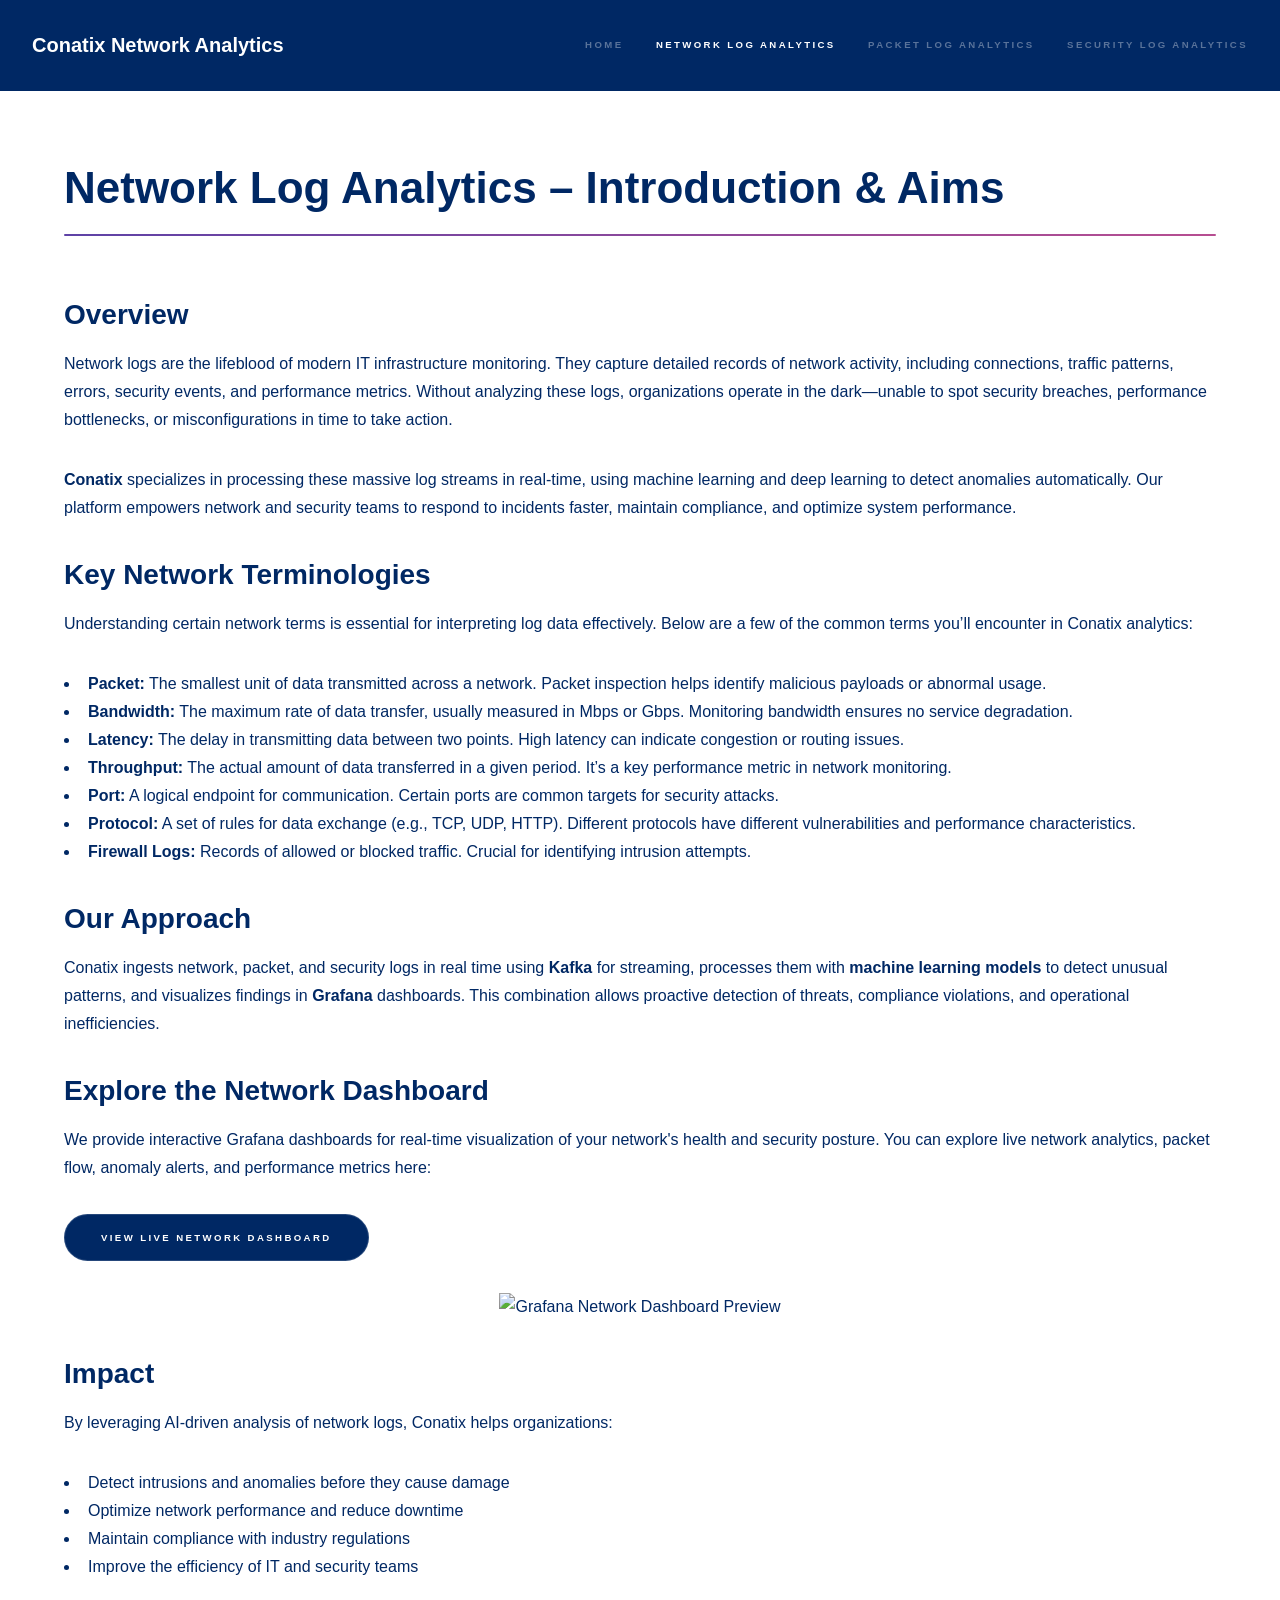
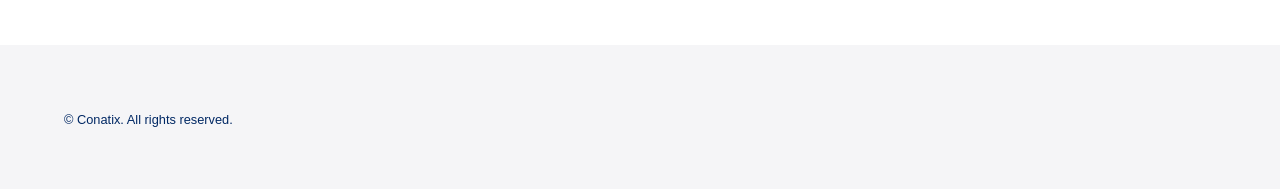
==== commit 37edb144: "remove exposed URL" ====
--- a/generic.html
+++ b/generic.html
@@ -82,7 +82,7 @@
             metrics here:
           </p>
           <p>
-            <a href="http://104.197.204.81:3000/d/d4b74032-b13f-4324-8fcb-c2c89e1eeaf3/network-dashaboard?orgId=1" target="_blank" class="button primary">
+            <a href="#" target="_blank" class="button primary">
               View Live Network Dashboard
             </a>
           </p>
--- a/assets/css/main.css
+++ b/assets/css/main.css
@@ -1,9 +1,9 @@
 @import url(fontawesome-all.min.css);
 
-/*
-	Hyperspace by HTML5 UP
-	html5up.net | @ajlkn
-	Free for personal and commercial use under the CCA 3.0 license (html5up.net/license)
+/*
+	Hyperspace by HTML5 UP
+	html5up.net | @ajlkn
+	Free for personal and commercial use under the CCA 3.0 license (html5up.net/license)
 */
 
 html, body, div, span, applet, object,
@@ -71,6 +71,68 @@
 	appearance: none;
 }
 
+/* Slideshow Container */
+.slideshow-container {
+	position: relative;
+	max-width: 100%; /* Full width */
+	margin: 0 auto;
+	overflow: hidden;
+  }
+  
+  /* Hide all slides by default */
+  .mySlide {
+	display: none;
+  }
+  
+  /* Fade-in effect */
+  .fade {
+	animation-name: fade;
+	animation-duration: 0.8s;
+  }
+  
+  @keyframes fade {
+	from { opacity: 0.4; }
+	to { opacity: 1; }
+  }
+  #intro {
+	position: relative; 
+	min-height: 100vh; /* force it to fill the screen */
+  }
+  
+  #bg-slideshow {
+	border: 3px solid red !important;
+  }
+  
+  
+  /* Next & previous buttons */
+  .prev, .next {
+	cursor: pointer;
+	position: absolute;
+	top: 50%;
+	width: auto;
+	margin-top: -22px;
+	padding: 16px;
+	color: #fff;
+	font-weight: bold;
+	font-size: 18px;
+	border-radius: 0 3px 3px 0;
+	user-select: none;
+	transition: 0.3s;
+	z-index: 1; /* Keep above the images */
+  }
+  
+  /* Position the "next button" to the right */
+  .next {
+	right: 0;
+	border-radius: 3px 0 0 3px;
+  }
+  
+  /* On hover, add a black background color with a little transparency */
+  .prev:hover, .next:hover {
+	background-color: rgba(0,0,0,0.5);
+  }
+  
+
 /* Basic */
 
 	@-ms-viewport {
@@ -98,7 +160,7 @@
 	}
 
 	body {
-		background: #312450;
+		background: #f5f5f7;
 	}
 
 		body.is-preload *, body.is-preload *:before, body.is-preload *:after {
@@ -115,7 +177,7 @@
 /* Type */
 
 	body, input, select, textarea {
-		color: rgba(255, 255, 255, 0.55);
+		color: #002864;
 		font-family: Arial, Helvetica, sans-serif;
 		font-size: 16.5pt;
 		font-weight: normal;
@@ -162,7 +224,7 @@
 		}
 
 	strong, b {
-		color: #ffffff;
+		color: #002864;
 		font-weight: bold;
 	}
 
@@ -175,7 +237,7 @@
 	}
 
 	h1, h2, h3, h4, h5, h6 {
-		color: #ffffff;
+		color: #002864;
 		font-weight: bold;
 		line-height: 1.5;
 		margin: 0 0 0.5em 0;
@@ -326,6 +388,8 @@
 	.align-right {
 		text-align: right;
 	}
+
+	
 
 /* Row */
 
@@ -1835,7 +1899,7 @@
 		border: solid 1px !important;
 		border-color: rgba(255, 255, 255, 0.15) !important;
 		border-radius: 3em;
-		color: #ffffff !important;
+		color: #000000 !important;
 		cursor: pointer;
 		display: inline-block;
 		font-size: 0.6em;
@@ -1914,8 +1978,8 @@
 		input[type="button"].primary,
 		button.primary,
 		.button.primary {
-			background-color: #ffffff;
-			color: #312450 !important;
+			background-color: #002864;
+			color: #ffffff !important;
 		}
 
 			input[type="submit"].primary:after,
@@ -2536,15 +2600,15 @@
 			}
 
 				.wrapper.style1 .icon.major:before {
-					color: #5e42a6;
+					color: #ffffff;
 				}
 
 				.wrapper.style1-alt .icon.major:before {
-					color: #493382;
+					color: #ffffff;
 				}
 
 				.wrapper.style2 .icon.major:before {
-					color: #5052b5;
+					color: #ffffff;
 				}
 
 				.wrapper.style2-alt .icon.major:before {
@@ -2867,7 +2931,7 @@
 	}
 
 	header p {
-		color: rgba(255, 255, 255, 0.35);
+		color: #005aa0;
 		position: relative;
 		margin: 0 0 1.5em 0;
 	}
@@ -2876,6 +2940,10 @@
 		font-size: 1.25em;
 		margin-top: -1em;
 		line-height: 1.5em;
+	}
+	p {
+		margin: 0 0 2em 0;
+		color: #002864; /* Added this line */
 	}
 
 	header h3 + p {
@@ -3236,19 +3304,19 @@
 			}
 
 		.wrapper.alt {
-			background-color: #261c3e;
+			background-color: #f5f5f7;
 		}
 
 		.wrapper.style1 {
-			background-color: #5e42a6;
+			background-color: #ffffff;
 		}
 
 		.wrapper.style1-alt {
-			background-color: #493382;
+			background-color: #f5f5f7;
 		}
 
 		.wrapper.style2 {
-			background-color: #5052b5;
+			background-color: #e6f1f7;
 		}
 
 		.wrapper.style2-alt {
@@ -3256,7 +3324,7 @@
 		}
 
 		.wrapper.style3 {
-			background-color: #b74e91;
+			background-color: #e1f0f5;
 		}
 
 		.wrapper.style3-alt {
@@ -3370,7 +3438,7 @@
 		display: -webkit-flex;
 		display: -ms-flex;
 		display: flex;
-		background-color: #5e42a6;
+		background-color: #002864;
 		cursor: default;
 		padding: 1.75em 2em;
 	}
@@ -3504,7 +3572,7 @@
 		}
 
 	#footer > .inner a {
-		border-bottom-color: rgba(255, 255, 255, 0.15);
+		border-bottom-color: #002864;
 	}
 
 		#footer > .inner a:hover {
@@ -3513,7 +3581,7 @@
 
 	#footer > .inner .menu {
 		font-size: 0.8em;
-		color: rgba(255, 255, 255, 0.15);
+		color: #002864;
 	}
 
 	#header + #wrapper + #footer > .inner {
@@ -3524,7 +3592,7 @@
 
 	#sidebar {
 		padding: 2.5em 2.5em 0.5em 2.5em ;
-		background: #312450;
+		background: #002864;
 		cursor: default;
 		height: 100vh;
 		left: 0;
@@ -3906,4 +3974,79 @@
 				background-attachment: scroll;
 			}
 
-		}+		}
+
+/* Team Section Custom Styles */
+.team-grid {
+	display: flex;
+	flex-wrap: wrap;
+	justify-content: center; /* Center the items */
+  }
+  
+  /* Style each team member block */
+  .team-grid section {
+	width: 20%; /* Five items per row (100% / 5) */
+	padding: 1.5em; /* Adjust padding for better spacing */
+	text-align: center; /* Center text */
+	border: none; /* Remove default borders */
+	position: relative;
+  }
+  
+  /* Circular images */
+  .team-grid .image {
+	width: 120px; /* Slightly smaller to fit 5 in a row */
+	height: 120px;
+	margin: 0 auto 1em auto; /* Center image and add bottom margin */
+	border-radius: 50%; /* Make images circular */
+	overflow: hidden; /* Ensure image fits within circle */
+  }
+  
+  /* Ensure the image inside fits properly */
+  .team-grid .image img {
+	width: 100%;
+	height: 100%;
+	object-fit: cover; /* Ensure image fills the circle without distortion */
+  }
+  
+  /* Style the name */
+  .team-grid h3 {
+	margin-bottom: 0.5em;
+	font-size: 1.1em; /* Slightly smaller for better fit */
+	color: #005aa0; /* Match your h1.major, h2 color */
+  }
+  
+  /* Style the affiliation */
+  .team-grid p {
+	margin: 0;
+	font-size: 0.85em; /* Slightly smaller for better fit */
+	color: #002864; /* Match your normal text color */
+  }
+  
+  /* Adjust for smaller screens */
+  @media screen and (max-width: 1280px) {
+	.team-grid section {
+	  width: 33.33%; /* Three items per row on medium screens */
+	}
+  }
+  
+  @media screen and (max-width: 980px) {
+	.team-grid section {
+	  width: 50%; /* Two items per row on smaller screens */
+	}
+  }
+  
+  @media screen and (max-width: 736px) {
+	.team-grid section {
+	  width: 100%; /* Stack items on mobile */
+	}
+	.team-grid .image {
+	  width: 100px; /* Smaller image on mobile */
+	  height: 100px;
+	}
+	.team-grid h3 {
+	  font-size: 1em;
+	}
+	.team-grid p {
+	  font-size: 0.8em;
+	}
+  }
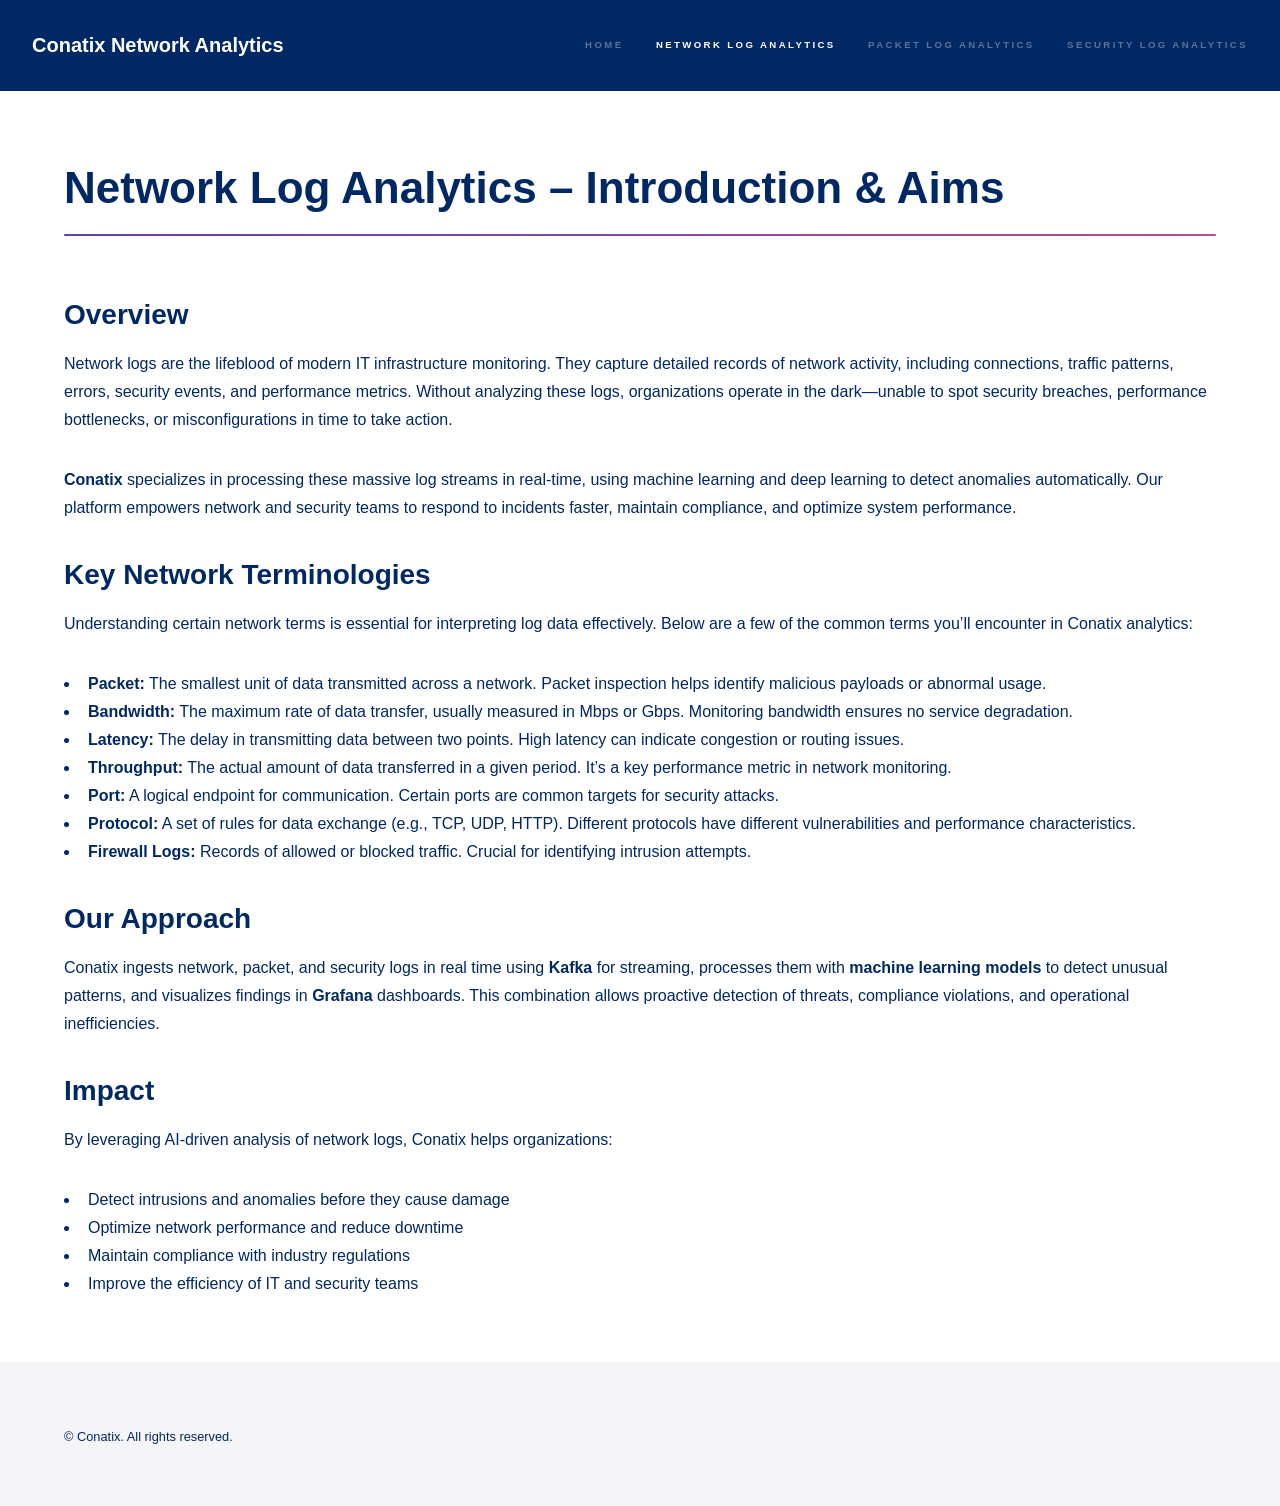
==== commit 0cc44120: "update generic page" ====
--- a/generic.html
+++ b/generic.html
@@ -74,22 +74,6 @@
             detection of threats, compliance violations, and operational inefficiencies.
           </p>
 
-          <!-- Grafana Dashboard -->
-          <h2>Explore the Network Dashboard</h2>
-          <p>
-            We provide interactive Grafana dashboards for real-time visualization of your network's health and
-            security posture. You can explore live network analytics, packet flow, anomaly alerts, and performance
-            metrics here:
-          </p>
-          <p>
-            <a href="#" target="_blank" class="button primary">
-              View Live Network Dashboard
-            </a>
-          </p>
-          <div style="text-align: center; margin: 2em 0;">
-            <img src="images/diagrams/grafana_network_dashboard.png" alt="Grafana Network Dashboard Preview" style="max-width: 80%; height: auto;">
-          </div>
-
           <!-- Impact -->
           <h2>Impact</h2>
           <p>
